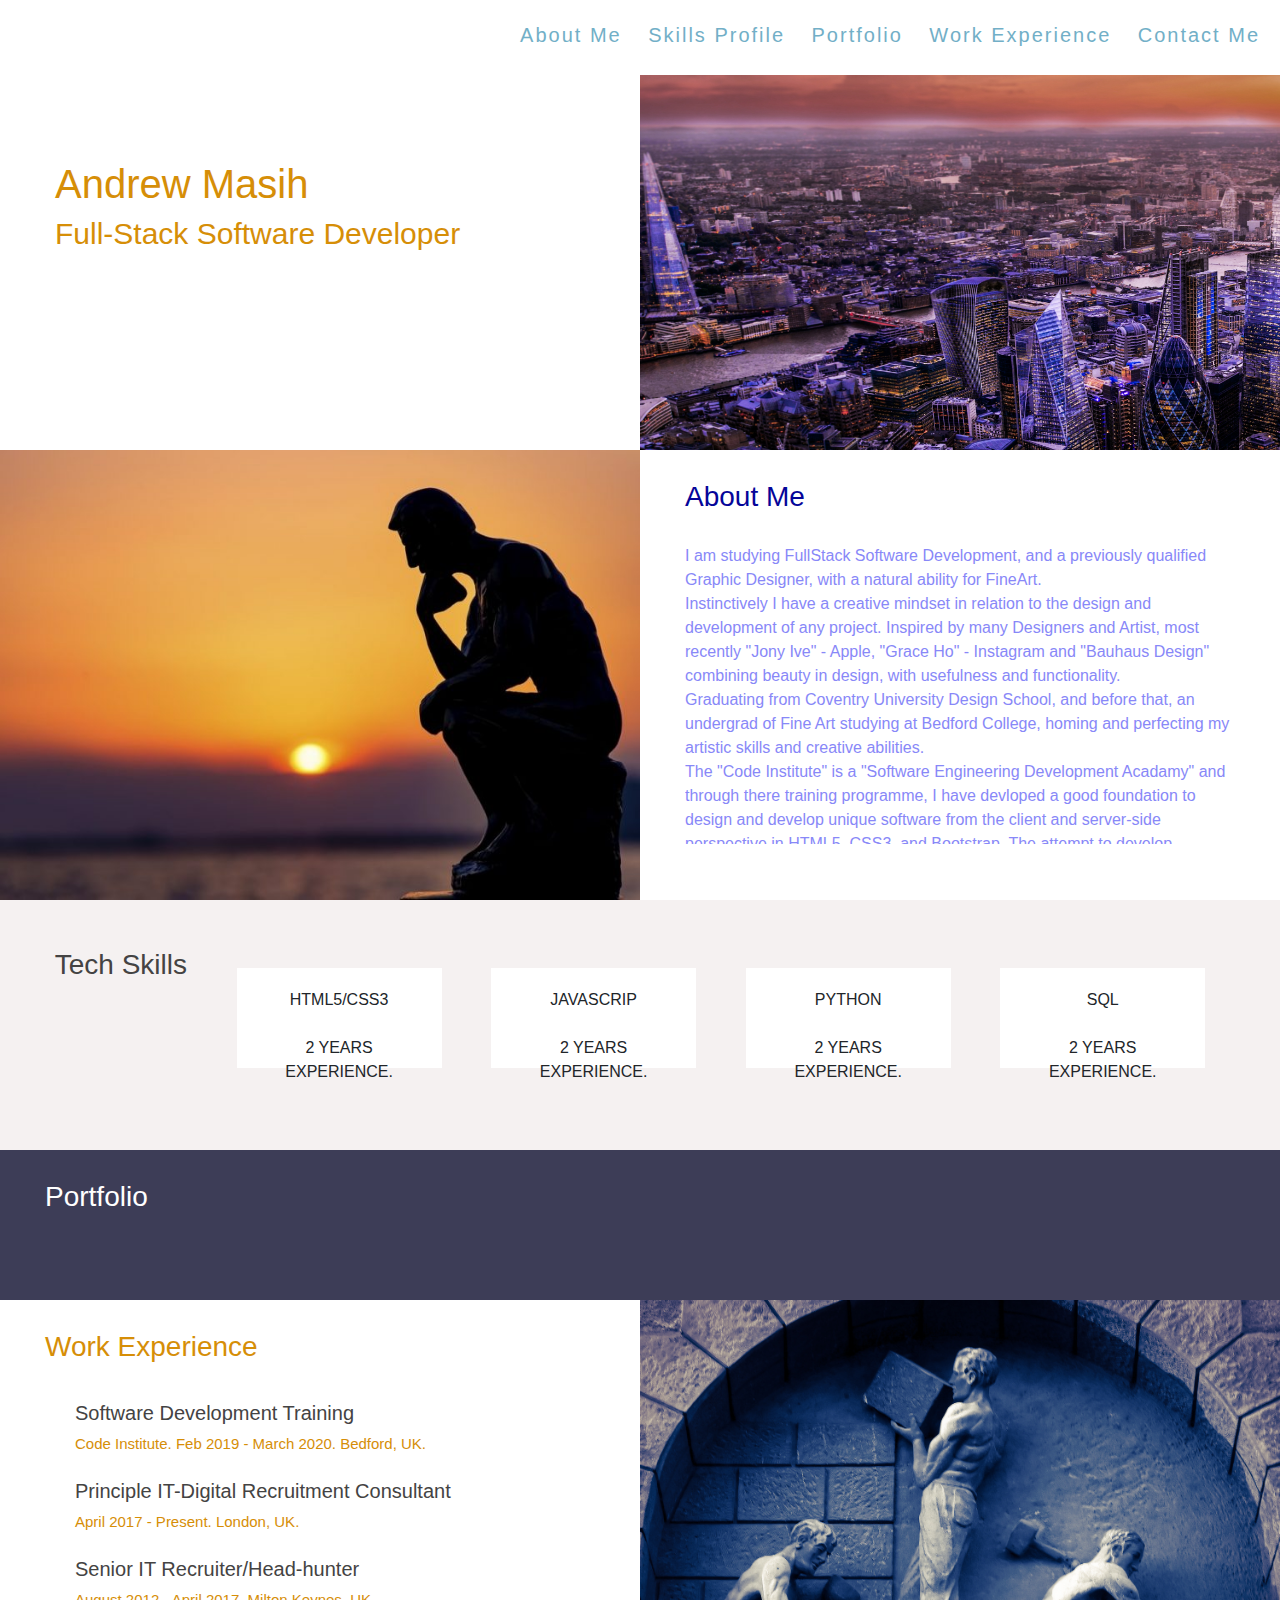
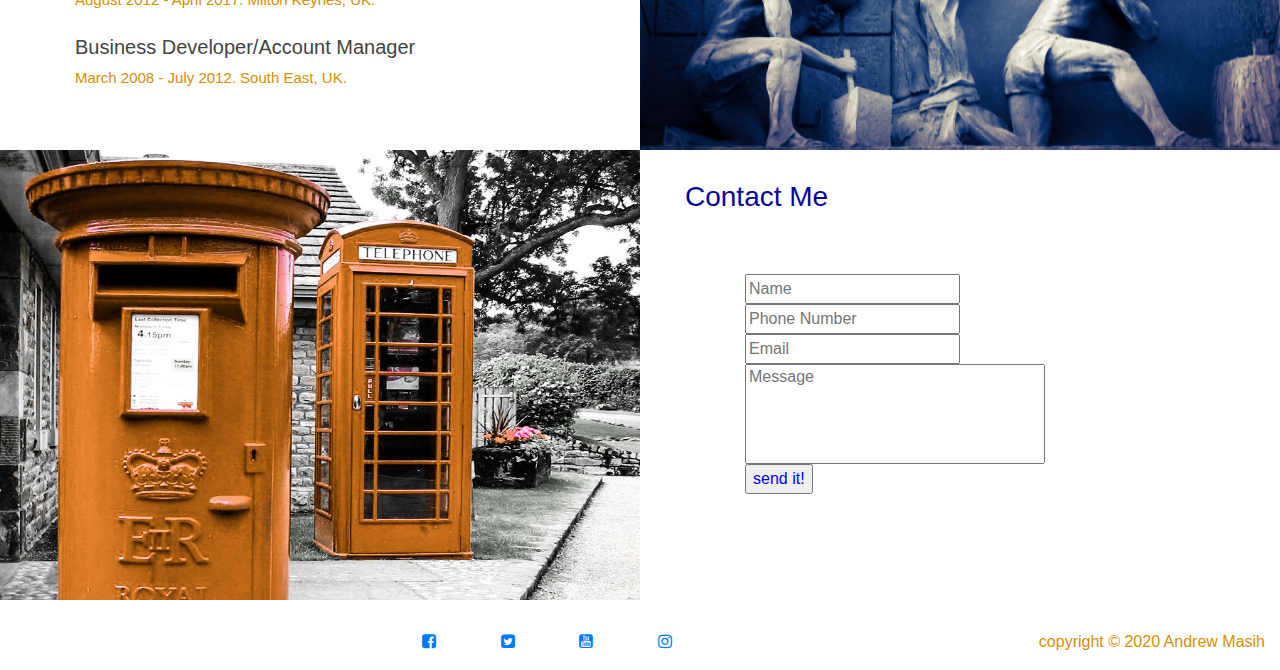
==== index.html @ a77dba85 "imported images via relative path" ====
<!DOCTYPE html>
<html lang="en">
    <head>
        <meta charset="UTF-8">
        <meta name="viewport" content="width=device-width, initial-scale=1.0">
        <meta http-equiv="X-UA-Compatible" content="ie=edge">    
        <title>my professional profile</title>        
        <link href="https://stackpath.bootstrapcdn.com/bootstrap/4.4.1/css/bootstrap.min.css" rel="stylesheet" type="text/css" />
        <link href="https://stackpath.bootstrapcdn.com/font-awesome/4.7.0/css/font-awesome.min.css" rel="stylesheet" type="text/css" />
        <link rel="stylesheet" type="text/css" href="spares/css/bootstrap.min.css">
        <link rel="stylesheet" type="text/css" href="spares/css/custom.css">
    </head>

    <body>
        <div class="container-fluid">


            <div class="row">
                <div class="col-sm-12-xsm-6" id="nav">
                    <ul class="navbutton">

                        <li class="linkbutton">
                            <a class="about-me-link" href="#about-me-button">About Me</a> 
                        </li>
                        <li>
                            <a class="skills-profile-link" href="#skills-profile-button">Skills Profile</a>
                        </li>
                        <li>
                            <a class="portfolio-link" href="#portfolio-button">Portfolio</a>
                        </li>
                        <li>
                            <a class="work-experience-link" href="#work-experience-button">Work Experience</a>
                        </li>
                        <li>
                            <a class="contact-me-link" href="#contact-me-button">Contact Me</a>
                        </li>
                
                    </ul>
                </div>
            </div>

            <div class="row" id="my-name">
                <div class="col-sm-6">
                    <h1 id="names">Andrew Masih</h1>        
                    <h2 id="title">Full-Stack Software Developer</h2> 
                </div>
                <div class="col-sm-6" id="below-the-nav"></div>
            </div>

            <div class="row" id="about-me">                
                <div class="col-sm-6" id="thinking-man"></div>

                <div class="col-sm-6" id="#about-me-button">
                    <h3 class="about-me">About Me</h3>
                    <p id="overflow-text">  I am studying FullStack Software Development, and a previously qualified Graphic Designer, with a natural ability for FineArt. <br> 

                    Instinctively I have a creative mindset in relation to the design and development of any project. Inspired by many Designers and Artist, most recently "Jony Ive" - Apple, "Grace Ho" - Instagram and "Bauhaus Design" combining beauty in design, with usefulness and functionality.<br>

                    Graduating from Coventry University Design School, and before that, an undergrad of Fine Art studying at Bedford College, homing and perfecting my artistic skills and creative abilities.<br>

                    The "Code Institute" is a "Software Engineering Development Acadamy"  and through there training programme, I have devloped a good foundation to design and develop unique software from the client and server-side perspective in HTML5, CSS3, and Bootstrap. The attempt to develop complete platforms that will be purpose-built, with the user experience being imperative to the core of the design, and for the user to have synergy in the functionality. I'm aiming to enhance "user experience" through the use of images, animation, navigation and interaction of the software. 
                    </p>
                </div>
            </div>

            <div class="row justify-content-sm-around" id="techskills-box">
                <h3 class="tech-skills" id="skills-profile-button">Tech Skills</h3>
                
                <div class="col-sm-2" id="html5/css3">

                    <p>html5/css3</p> <br/>
                    <p>2 years experience.</p> 
                
                </div>

                <div class="col-sm-2" id="javascript">

                    <p>javascrip</p> <br/>
                    <p>2 years experience.</p>

                </div>

                <div class="col-sm-2" id="python">

                    <p>python</p> <br/>
                    <p>2 years experience.</p>

                </div>

                <div class="col-sm-2" id="sql">

                    <p>sql</p> <br/>
                    <p>2 years experience.</p>

                </div>
            </div>

            <div class="row" id="portfolio-section">
                <div class="col-sm-12">
                    <h3 class="portfolio" id="portfolio-button">Portfolio</h3>
                </div>           
            </div>

            <div class="row">
                <div class="col-sm-6" id="work-experience-column">
                    <h3 class="work-experience" id="#work-experience-button">Work Experience</h3>                
                
                    <h4>Software Development Training</h4>
                
                    <p>
                        Code Institute.
                        Feb 2019 - March 2020.
                        Bedford, UK.
                    </p>

                
                    <h4>Principle IT-Digital Recruitment Consultant</h4>
                    <p> 
                        April 2017 - Present.
                        London, UK.
                    </p>

                
                    <h4>Senior IT Recruiter/Head-hunter</h4>
                    <p> 
                        August 2012 - April 2017.
                        Milton Keynes, UK.
                    </p>

                
                    <h4>Business Developer/Account Manager</h4>
                    <p>
                        March 2008 - July 2012.
                        South East, UK.
                    </p>

                </div>

                <div class="col-sm-6" id="working-men"></div>
            
            </div>

            <div class="row" id="contactme-section">
                <div class="col-sm-6" id="telephone-box"></div>

                <div class="col-sm-6">
                    <h3 class="contact-me" id="#contact-me-button">Contact Me</h3>
                    <form action="https//formdump.notconnectedyet.net/" method="POST">                    
                        <input type="text" id="name" name="name" placeholder="Name"> <br>
                        <input type="text" id="phone" name="phone" placeholder="Phone Number"> <br>
                        <input type="email" id="email" name="email" placeholder="Email"> <br>
                        <input type="text" id="message" name="message" placeholder="Message"> <br>
                        <input type="submit" value="send it!" id="sendit">
                    </form>      
                </div>
            
            </div>

            <div class="row" id="footer">
                <div class="col-sm-12">
                    <ul class="social-networks">
                        <li><a href="https://www.facebook.com" target="_blank"> <i class="fa fa-facebook-square"></i></a> </li>
                        <li><a href="https://www.twitter.com" target="_blank"> <i class="fa fa-twitter-square"></i></a> </li>
                        <li><a href="https://www.youtube.com" target="_blank"> <i class="fa fa-youtube-square"></i></a> </li>
                        <li><a href="https://www.instagram.com" target="_blank"> <i class="fa fa-instagram"></i></a> </li>      
                        <li id="copyright"> copyright &copy; 2020 Andrew Masih</li>
                    </ul> 
                    
                </div>           
            </div>
















        </div> 
    
    </body>
</html>
---- spares/css/custom.css ----
#nav {
    background-color: white;
    height: 75px;
    width: 100%;  
    position: fixed; 
    z-index: 100;    
}

#nav a {    
    font-size: 20px;
    color: rgb(114, 175, 199);
    font-weight: 400; 

}

.navbutton {
    float: right;
    margin-top: 20px;
    
}


#nav li {
    display: inline; 
    letter-spacing: 2px;
    margin-right: 20px;
        
  
}

a:hover{
    text-decoration: none;
    color: black;
}


#my-name {
    height: 450px;
    background-color: white;
   
}

#below-the-nav {
    background-image: url("../img/londoncity-birdseye-view_edited3.jpg");
    background-repeat: no-repeat;
    background-size: 100% 120%;
}

#names {
    font-size: 40px;
    padding-top: 160px;
    margin-left: 40px;
    color: rgb(214, 142, 7);
    font-weight: 325;
}

#title {    
    font-size: 30px;
    margin-left: 40px;
    color: rgb(214, 142, 7);
    font-weight: 315;
}

#about-me {
    height: 450px;
    background-color: white;
}

.about-me {
    margin-left: 30px;
    color: rgb(5, 5, 153);
    margin-top: 30px;
    margin-bottom: 30px;
    font-weight: 330;
}

#thinking-man {    
    background-image: url("../img/thinking-man-768x508.jpg");
    background-repeat: no-repeat;
    background-size: 100% 100%;
}

#overflow-text {
    height: 300px;
    overflow-y: scroll;
    color: rgb(136, 136, 248);
    font-weight: 200;
    margin-left: 30px;
    margin-right: 30px;
}

#techskills-box {
    background-color: rgb(245, 241, 241);
    height: 250px;
    padding-top: 17.5px;
    padding-right: 50px;    
}

#techskills-box p {
    margin-bottom: auto;
    font-weight: 200;
}

#skills-profile-button {
    color: rgb(68, 67, 67);
    margin-left: 30px;
    padding-top: 30px;
    font-weight: 330;
}

.col-sm-2 {
    background-color: white;
    height: 100px;
    width: 100px;
    margin-top: 50px;
    text-transform: uppercase;
    text-align: center;
    padding-top: 20px;
    
}

#portfolio-section {
    background-color: rgb(61, 61, 87);
    height: 150px;
}

#portfolio-button {
    color: #ffffff;
    padding-left: 30px;
    height: 125px;
    padding-top: 30px;
    font-weight: 330;
}

#work-experience-column {
    background-color: white;
    height: 450px;

}

.work-experience {
    color: rgb(214, 142, 7);
    padding-top: 30px;
    padding-left: 30px;
    margin-bottom: 30px;
    font-weight: 330;

} 

#work-experience-column p {
    font-weight: 200; 
    font-size: 15px;
    padding-left: 60px;
    color: rgb(214, 142, 7);
}

#work-experience-column h4 {
    color: rgb(68, 67, 67);
    font-size: 20px;
    font-weight: 200;
    padding-left: 60px;
    padding-top: 7.5px;
}

#working-men {
    background-image: url("../img/workingman-blue_edited.jpg");
    background-repeat: no-repeat;
    background-size: 100% 100%;
}


#contactme-section {
   background-color: white;
   height: 450px;
   
}

#telephone-box {
    background-image: url("../img/mail-and-phone%20red%20final.jpg");
    background-repeat: no-repeat;
    background-size: 100% 100%;

}

.contact-me {
    color: rgb(5, 5, 153);
    font-weight: 330;
    margin-left: 30px;
    margin-top: 30px
}

form {
    margin-left: 90px;
    margin-top: 60px;
    
}

input {
    color: blue;


}



#message {
    height: 100px;
    width: 300px;
    padding-bottom: 75px;
}

#footer {
    background-color: #ffffff;
    height: 20px;
}

.social-networks {
    text-align: center;
    padding-top: 30px;
   
}

.social-networks li {
  display: inline;
  margin-left:60px;
  


}

#copyright {
    float: right;
    color: rgb(214, 142, 7);
   
}
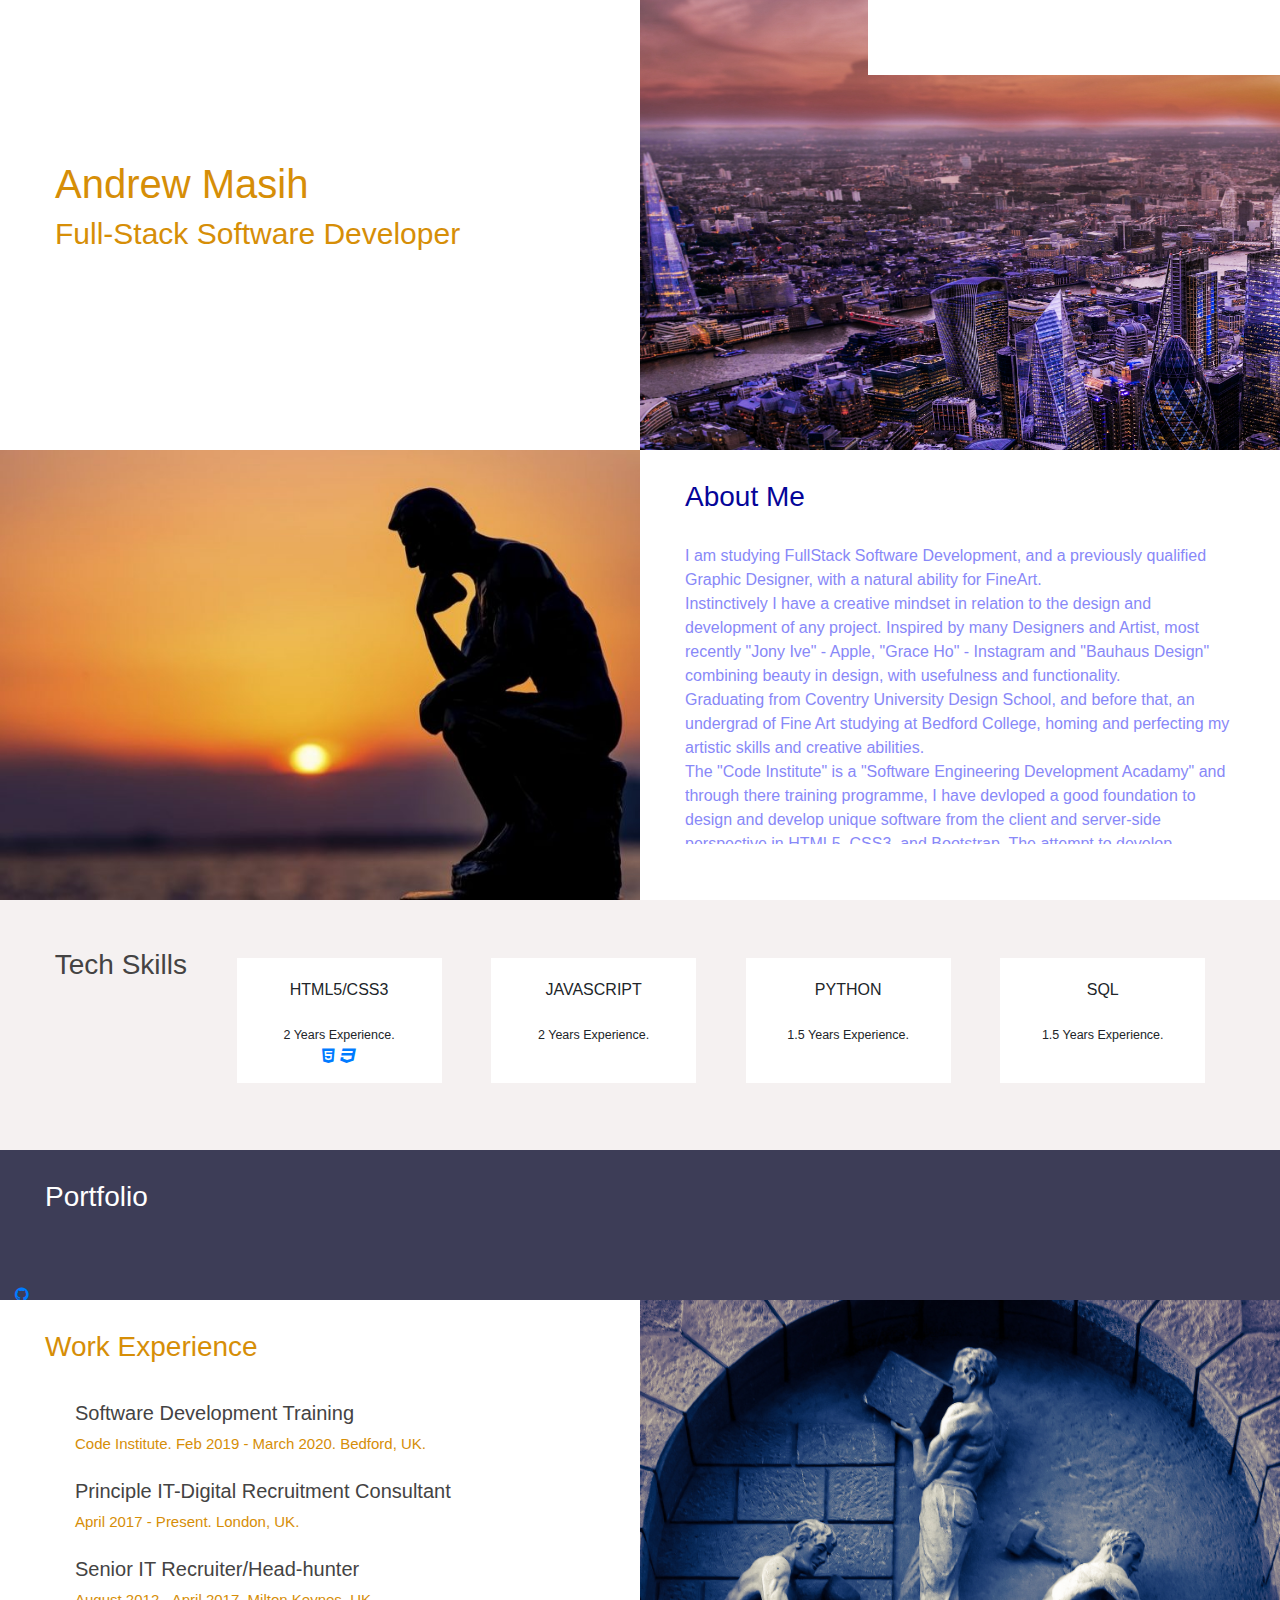
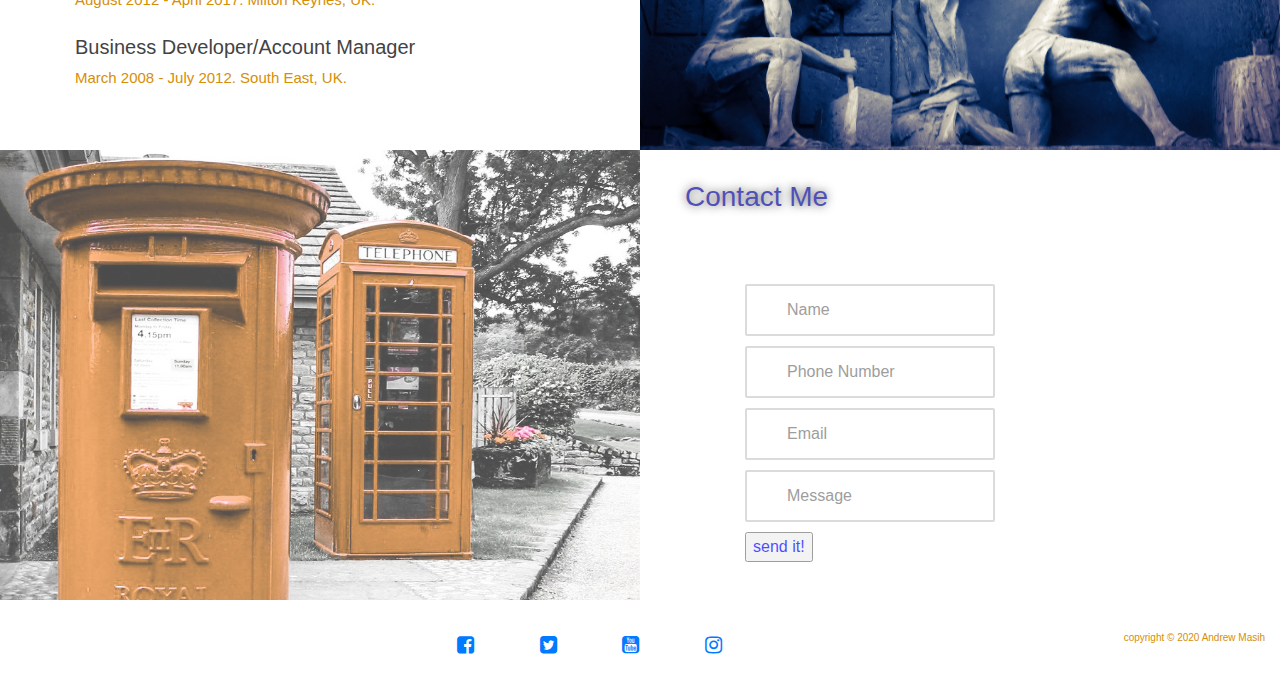
==== commit 5a9b1d26: "new colors" ====
--- a/index.html
+++ b/index.html
@@ -15,8 +15,10 @@
         <div class="container-fluid">
 
 
-            <div class="row">
-                <div class="col-sm-12-xsm-6" id="nav">
+            <div class="row justify-content-right" id="row1">
+                <div class="col" id="nav">
+                
+
                     <ul class="navbutton">
 
                         <li class="linkbutton">
@@ -37,20 +39,21 @@
                 
                     </ul>
                 </div>
+                
             </div>
 
             <div class="row" id="my-name">
-                <div class="col-sm-6">
+                <div class="col-12 col-lg-6">
                     <h1 id="names">Andrew Masih</h1>        
                     <h2 id="title">Full-Stack Software Developer</h2> 
                 </div>
-                <div class="col-sm-6" id="below-the-nav"></div>
+                <div class="col-12 col-lg-6" id="below-the-nav"></div>
             </div>
 
             <div class="row" id="about-me">                
-                <div class="col-sm-6" id="thinking-man"></div>
-
-                <div class="col-sm-6" id="#about-me-button">
+                <div class="col-12 col-lg-6" id="thinking-man"></div>
+
+                <div class="col-12 col-lg-6" id="about-me-button">
                     <h3 class="about-me">About Me</h3>
                     <p id="overflow-text">  I am studying FullStack Software Development, and a previously qualified Graphic Designer, with a natural ability for FineArt. <br> 
 
@@ -63,34 +66,41 @@
                 </div>
             </div>
 
-            <div class="row justify-content-sm-around" id="techskills-box">
+            <div class="row justify-content-lg-around" id="techskills-box">
                 <h3 class="tech-skills" id="skills-profile-button">Tech Skills</h3>
                 
-                <div class="col-sm-2" id="html5/css3">
+                <div class="col-12 col-lg-2" id="html5_css3">
 
                     <p>html5/css3</p> <br/>
-                    <p>2 years experience.</p> 
-                
-                </div>
-
-                <div class="col-sm-2" id="javascript">
-
-                    <p>javascrip</p> <br/>
-                    <p>2 years experience.</p>
-
-                </div>
-
-                <div class="col-sm-2" id="python">
+                    <p class="timeofex">2 years experience.</p> 
+                    <a href="https://en.wikipedia.org/wiki/HTML" target="_blank"><i class="fa fa-html5"></i></a>
+                    <a href="https://en.wikipedia.org/wiki/Cascading_Style_Sheets" target="_blank"><i class="fa fa-css3"></i></a>
+                    
+                    
+                
+                </div>
+
+                <div class="col-12 col-lg-2" id="javascript">
+
+                    <p>javascript</p> <br/>
+                    <p class="timeofex">2 years experience.</p>
+                    <a href="https://en.wikipedia.org/wiki/JavaScript" target="_blank"> <i class="fab fa-js-square"></i></a>
+
+                </div>
+
+                <div class="col-12 col-lg-2" id="python">
 
                     <p>python</p> <br/>
-                    <p>2 years experience.</p>
-
-                </div>
-
-                <div class="col-sm-2" id="sql">
+                    <p class="timeofex">1.5 years experience.</p>
+                    <a href="https://en.wikipedia.org/wiki/Python" target="_blank"><i class="fab fa-python"></i></a>
+
+                </div>
+
+                <div class="col-12 col-lg-2" id="sql">
 
                     <p>sql</p> <br/>
-                    <p>2 years experience.</p>
+                    <p class="timeofex">1.5 years experience.</p>
+                    <a href="https://en.wikipedia.org/wiki/SQL" target="_blank"><i class="fab fa-html5"></i></a>
 
                 </div>
             </div>
@@ -98,12 +108,14 @@
             <div class="row" id="portfolio-section">
                 <div class="col-sm-12">
                     <h3 class="portfolio" id="portfolio-button">Portfolio</h3>
+                    <a href="https://github.com/" target="_blank"><i class="fa fa-github"></i></a>
+                    <a href="https://www.linkedin.com/in/andrew-masih-tech-recruiter/" target="_blank"><i class="fa fa-linkedin-in"></i></a>
                 </div>           
             </div>
 
             <div class="row">
-                <div class="col-sm-6" id="work-experience-column">
-                    <h3 class="work-experience" id="#work-experience-button">Work Experience</h3>                
+                <div class="col-12 col-lg-6" id="work-experience-column">
+                    <h3 class="work-experience" id="work-experience-button">Work Experience</h3>                
                 
                     <h4>Software Development Training</h4>
                 
@@ -135,16 +147,15 @@
                     </p>
 
                 </div>
-
-                <div class="col-sm-6" id="working-men"></div>
+                <div class="col-12 col-lg-6" id="working-men"></div>
             
             </div>
 
             <div class="row" id="contactme-section">
-                <div class="col-sm-6" id="telephone-box"></div>
-
-                <div class="col-sm-6">
-                    <h3 class="contact-me" id="#contact-me-button">Contact Me</h3>
+                <div class="col-12 col-lg-6" id="telephone-box"></div>
+
+                <div class="col-12 col-lg-6">
+                    <h3 class="contact-me" id="contact-me-button">Contact Me</h3>
                     <form action="https//formdump.notconnectedyet.net/" method="POST">                    
                         <input type="text" id="name" name="name" placeholder="Name"> <br>
                         <input type="text" id="phone" name="phone" placeholder="Phone Number"> <br>
@@ -157,7 +168,7 @@
             </div>
 
             <div class="row" id="footer">
-                <div class="col-sm-12">
+                <div class="col">
                     <ul class="social-networks">
                         <li><a href="https://www.facebook.com" target="_blank"> <i class="fa fa-facebook-square"></i></a> </li>
                         <li><a href="https://www.twitter.com" target="_blank"> <i class="fa fa-twitter-square"></i></a> </li>
--- a/spares/css/custom.css
+++ b/spares/css/custom.css
@@ -1,107 +1,128 @@
 
 
 
-#nav {
-    background-color: white;
-    height: 75px;
-    width: 100%;  
-    position: fixed; 
-    z-index: 100;    
-}
+#row1 {    
+    width: 33%;
+    float: right;
+}
+
+
+
+#nav {   
+    background-color: rgb(255, 255, 255, 0.4);  
+    position: fixed;
+    z-index: 105; 
+   
+}
+
+
 
 #nav a {    
-    font-size: 20px;
-    color: rgb(114, 175, 199);
-    font-weight: 400; 
-
-}
+    color: rgb(116, 115, 115);
+    font-size: 10px;
+    font-weight: 400;
+    letter-spacing:3px; 
+  
+}    
+
+
+
+#nav li {    
+    list-style: none;
+
+    
+}
+
 
 .navbutton {
-    float: right;
+    padding-left: 2px;
     margin-top: 20px;
     
-}
-
-
-#nav li {
-    display: inline; 
-    letter-spacing: 2px;
-    margin-right: 20px;
-        
-  
-}
-
-a:hover{
-    text-decoration: none;
-    color: black;
-}
-
-
-#my-name {
-    height: 450px;
-    background-color: white;
-   
-}
-
-#below-the-nav {
-    background-image: url("../img/londoncity-birdseye-view_edited3.jpg");
-    background-repeat: no-repeat;
-    background-size: 100% 120%;
-}
+
+}
+
+
 
 #names {
     font-size: 40px;
-    padding-top: 160px;
+    padding-top: 145px;
     margin-left: 40px;
     color: rgb(214, 142, 7);
     font-weight: 325;
-}
+    
+}   
+
+
 
 #title {    
     font-size: 30px;
     margin-left: 40px;
     color: rgb(214, 142, 7);
     font-weight: 315;
-}
-
-#about-me {
-    height: 450px;
-    background-color: white;
-}
+    margin-bottom: 100px;
+
+}
+
+
+
+
+
+
+#below-the-nav {
+    height: 225px;
+    background-image: url("../img/londonbridge_sunset.png");
+    background-repeat: no-repeat;  
+    background-color: rgb(255, 255, 255);
+    background-size: 100% 100%;
+    opacity: 0.8;
+
+    
+}
+
+
+
+
 
 .about-me {
     margin-left: 30px;
-    color: rgb(5, 5, 153);
+    color: rgb(214, 142, 7);
     margin-top: 30px;
-    margin-bottom: 30px;
+    margin-bottom: 45px;
     font-weight: 330;
-}
-
-#thinking-man {    
-    background-image: url("../img/thinking-man-768x508.jpg");
-    background-repeat: no-repeat;
-    background-size: 100% 100%;
-}
+    
+
+}
+
 
 #overflow-text {
     height: 300px;
     overflow-y: scroll;
-    color: rgb(136, 136, 248);
+    color: rgb(218, 167, 73);
     font-weight: 200;
     margin-left: 30px;
     margin-right: 30px;
-}
+
+
+}
+
+
+
+
+
 
 #techskills-box {
-    background-color: rgb(245, 241, 241);
-    height: 250px;
-    padding-top: 17.5px;
-    padding-right: 50px;    
-}
-
+    
+    background-color: white;
+    height: 900px;
+    padding-bottom: 45px;
+      
+}    
+
+    
 #techskills-box p {
-    margin-bottom: auto;
+    
     font-weight: 200;
+
 }
 
 #skills-profile-button {
@@ -111,7 +132,9 @@
     font-weight: 330;
 }
 
-.col-sm-2 {
+/*
+
+.col-lg-2 {
     background-color: white;
     height: 100px;
     width: 100px;
@@ -122,10 +145,70 @@
     
 }
 
+*/
+
+#html5_css3 {
+    background-color: rgb(245, 241, 241);
+    text-transform: uppercase;
+    text-align: center;
+    padding-top: 20px;
+    height:150px;
+   
+   
+    
+}
+
+
+#javascript {
+    background-color: rgb(245, 241, 241);
+    text-transform: uppercase;
+    text-align: center;
+    padding-top: 20px;
+    height:150px;
+    
+
+}
+
+#python {
+    background-color: rgb(245, 241, 241);
+    text-transform: uppercase;
+    text-align: center;
+    padding-top: 20px;
+    height:150px;
+    
+    
+
+
+}
+
+
+#sql {
+    background-color: rgb(245, 241, 241);
+    text-transform: uppercase;
+    text-align: center;
+    padding-top: 20px;
+    height:150px;
+
+
+}
+
+
+
+
+
+.timeofex {
+    font-size: 12.5px;
+    text-transform: capitalize;
+}
+
+
 #portfolio-section {
     background-color: rgb(61, 61, 87);
     height: 150px;
-}
+
+}
+
+
 
 #portfolio-button {
     color: #ffffff;
@@ -133,6 +216,19 @@
     height: 125px;
     padding-top: 30px;
     font-weight: 330;
+
+}
+
+
+fa fa-github {
+    color: red;
+
+}
+
+fa fa-linkedin-in{
+    color: green; 
+
+
 }
 
 #work-experience-column {
@@ -155,7 +251,10 @@
     font-size: 15px;
     padding-left: 60px;
     color: rgb(214, 142, 7);
-}
+
+}
+
+
 
 #work-experience-column h4 {
     color: rgb(68, 67, 67);
@@ -163,58 +262,125 @@
     font-weight: 200;
     padding-left: 60px;
     padding-top: 7.5px;
-}
-
-#working-men {
-    background-image: url("../img/workingman-blue_edited.jpg");
-    background-repeat: no-repeat;
-    background-size: 100% 100%;
+
 }
 
 
 #contactme-section {
-   background-color: white;
-   height: 450px;
-   
-}
-
-#telephone-box {
+        
+    height: 450px;
     background-image: url("../img/mail-and-phone%20red%20final.jpg");
     background-repeat: no-repeat;
     background-size: 100% 100%;
-
-}
+    opacity: 0.7;
+    z-index: 95;
+    text-shadow: 0px 0px 10px #000000;
+   
+}
+
 
 .contact-me {
-    color: rgb(5, 5, 153);
-    font-weight: 330;
+    color: white;
+    font-weight: 500;
     margin-left: 30px;
     margin-top: 30px
-}
+
+}
+
+
+
+#name {
+    width: 250px;  
+    box-sizing: border-box;
+    border: 2px solid #ccc;
+    border-radius: 2px;
+    font-size: 16px;   
+    padding: 12px 20px 12px 40px;
+    transition: width 0.4s ease-in-out;
+    z-index: 96;
+
+}
+
+#name:focus {
+    width: 500px;
+    background-color: rgb(229, 229, 240);
+  
+}
+
+#phone {
+    width: 250px;  
+    box-sizing: border-box;
+    border: 2px solid #ccc;
+    border-radius: 2px;
+    font-size: 16px;   
+    padding: 12px 20px 12px 40px;
+    transition: width 0.4s ease-in-out;
+
+}
+
+#phone:focus {
+    width: 500px;
+    background-color: rgb(229, 229, 240);
+
+}
+
+
+#email {
+    width: 250px;  
+    box-sizing: border-box;
+    border: 2px solid #ccc;
+    border-radius: 2px;
+    font-size: 16px;   
+    padding: 12px 20px 12px 40px;
+    transition: width 0.4s ease-in-out;
+
+}   
+
+#email:focus {
+    width: 500px;
+    background-color: rgb(229, 229, 240);
+
+}
+
+
+#message {
+    width: 250px;  
+    box-sizing: border-box;
+    border: 2px solid #ccc;
+    border-radius: 2px;
+    font-size: 16px;  
+    padding: 12px 20px 12px 40px;
+    transition: width 0.4s ease-in-out;
+
+}
+
+#message:focus {
+    width: 500px;
+    background-color: rgb(229, 229, 240);
+    height: 80px;
+
+}
+
+input {
+    color: blue;
+    margin-top: 10px;
+    z-index: 108;
+
+}   
+
 
 form {
     margin-left: 90px;
     margin-top: 60px;
-    
-}
-
-input {
-    color: blue;
-
-
-}
-
-
-
-#message {
-    height: 100px;
-    width: 300px;
-    padding-bottom: 75px;
-}
+    z-index: 105;
+    
+}   
+
 
 #footer {
     background-color: #ffffff;
     height: 20px;
+
 }
 
 .social-networks {
@@ -224,18 +390,458 @@
 }
 
 .social-networks li {
-  display: inline;
-  margin-left:60px;
+    display: inline;
+    margin-left:60px;
+    font-size: 20px;
   
 
 
 }
+
 
 #copyright {
     float: right;
     color: rgb(214, 142, 7);
-   
-}
+    font-size: 10px;    
+
+}
+
+
+
+
+
+
+
+
+
+
+@media screen and (min-width: 992px) {
+
+
+
+    #nav {
+        background-color: white;
+        height: 75px;
+        width: 100%;  
+        position: fixed; 
+        z-index: 100;  
+
+    }
+
+    #nav a {    
+        font-size: 20px;
+        color: rgb(114, 175, 199);
+        font-weight: 400; 
+
+    }
+
+    .navbutton {
+        float: right;
+        margin-top: 20px;
+    
+    }
+
+
+    #nav li {
+        display: inline; 
+        letter-spacing: 2px;
+        margin-right: 20px;
+        
+  
+    }
+
+    a:hover{
+        text-decoration: none;
+        color: black;
+    }
+    
+    
+    
+
+
+
+
+    #my-name {
+        height: 450px;
+        background-color: rgb(255, 255, 255);
+    
+   
+    }
+
+
+
+    #below-the-nav {
+        background-image: url("../img/londoncity-birdseye-view_edited3.jpg");
+        background-repeat: no-repeat;
+        background-size: 100% 120%;
+        height: 450px;
+        opacity: 1;
+
+    }
+
+
+     
+
+
+    #names {
+        font-size: 40px;
+        padding-top: 160px;
+        margin-left: 40px;
+        color: rgb(214, 142, 7);
+        font-weight: 325;
+    }
+
+    
+
+
+
+
+
+
+
+    #title {    
+        font-size: 30px;
+        margin-left: 40px;
+        color: rgb(214, 142, 7);
+        font-weight: 315;
+    }
+
+    
+
+
+
+    #about-me {
+        height: 450px;
+        background-color: white;
+    }
+
+
+
+    .about-me {
+        margin-left: 30px;
+        color: rgb(5, 5, 153);
+        margin-top: 30px;
+        margin-bottom: 30px;
+        font-weight: 330;
+
+    }
+
+
+
+
+    #thinking-man {    
+        background-image: url("../img/thinking-man-768x508.jpg");
+        background-repeat: no-repeat;
+        background-size: 100% 100%;
+    }
+
+
+
+
+
+
+    #overflow-text {
+        height: 300px;
+        overflow-y: scroll;
+        color: rgb(136, 136, 248);
+        font-weight: 200;
+        margin-left: 30px;
+        margin-right: 30px;
+
+
+    }
+
+
+
+    #techskills-box {
+        background-color: rgb(245, 241, 241);
+        height: 250px;
+        padding-top: 17.5px;
+        padding-right: 50px;    
+    }
+
+
+
+
+    #techskills-box p {
+        margin-bottom: auto;
+        font-weight: 200;
+    }
+
+
+
+
+    #skills-profile-button {
+        color: rgb(68, 67, 67);
+        margin-left: 30px;
+        padding-top: 30px;
+        font-weight: 330;
+
+    }
+
+
+
+    .col-lg-2 {
+        background-color: white;
+        
+        width: 100px;
+        margin-top: 40px;
+        text-transform: uppercase;
+        text-align: center;
+        
+    
+    }
+
+    #html5_css3 {
+        background-color: white;
+        height:125px;   
+    }
+
+
+    #javascript {
+        background-color: white;
+        height:125px; 
+
+    }
+
+    #python {
+        background-color: white;
+        height:125px; 
+    
+    
+
+
+    }
+
+
+    #sql {
+        background-color: white;
+        height:125px; 
+
+
+    }
+
+
+    .timeofex {
+        font-size: 12.5px;
+        text-transform: capitalize;
+    
+    
+    
+    }
+
+
+
+    #portfolio-section {
+        background-color: rgb(61, 61, 87);
+        height: 150px;
+
+    }
+
+
+
+    #portfolio-button {
+        color: #ffffff;
+        padding-left: 30px;
+        height: 125px;
+        padding-top: 30px;
+        font-weight: 330;
+
+    }
+
+
+
+    #work-experience-column {
+        background-color: white;
+        height: 450px;
+
+    }
+
+    .work-experience {
+        color: rgb(214, 142, 7);
+        padding-top: 30px;
+        padding-left: 30px;
+        margin-bottom: 30px;
+        font-weight: 330;
+
+    } 
+
+    #work-experience-column p {
+        font-weight: 200; 
+        font-size: 15px;
+        padding-left: 60px;
+        color: rgb(214, 142, 7);
+
+    }
+
+    #work-experience-column h4 {
+        color: rgb(68, 67, 67);
+        font-size: 20px;
+        font-weight: 200;
+        padding-left: 60px;
+        padding-top: 7.5px;
+
+    }
+
+    #working-men {
+        background-image: url("../img/workingman-blue_edited.jpg");
+        background-repeat: no-repeat;
+        background-size: 100% 100%;
+
+    }
+
+
+    #contactme-section {
+        background-color: white;
+        height: 450px;
+   
+    }
+
+
+    .col-lg-6 {
+        background-color: white;
+    }
+
+
+
+
+    #telephone-box {
+        background-image: url("../img/mail-and-phone%20red%20final.jpg");
+        background-repeat: no-repeat;
+        background-size: 100% 100%;
+        opacity: 2;
+
+    }
+
+    .contact-me {
+        color: rgb(5, 5, 153);
+        font-weight: 330;
+        margin-left: 30px;
+        margin-top: 30px
+
+    }
+
+
+
+    #name {
+        width: 250px;  
+        box-sizing: border-box;
+        border: 2px solid #ccc;
+        border-radius: 2px;
+        font-size: 16px;   
+        padding: 12px 20px 12px 40px;
+        transition: width 0.4s ease-in-out;
+
+    }
+
+    #name:focus {
+        width: 500px;
+        background-color: rgb(229, 229, 240);
+  
+    }
+
+    #phone {
+        width: 250px;  
+        box-sizing: border-box;
+        border: 2px solid #ccc;
+        border-radius: 2px;
+        font-size: 16px;   
+        padding: 12px 20px 12px 40px;
+        transition: width 0.4s ease-in-out;
+
+    }
+
+    #phone:focus {
+        width: 500px;
+        background-color: rgb(229, 229, 240);
+
+    }
+
+
+    #email {
+        width: 250px;  
+        box-sizing: border-box;
+        border: 2px solid #ccc;
+        border-radius: 2px;
+        font-size: 16px;   
+        padding: 12px 20px 12px 40px;
+        transition: width 0.4s ease-in-out;
+
+    }   
+
+    #email:focus {
+        width: 500px;
+        background-color: rgb(229, 229, 240);
+
+    }
+
+
+    #message {
+        width: 250px;  
+        box-sizing: border-box;
+        border: 2px solid #ccc;
+        border-radius: 2px;
+        font-size: 16px;  
+        padding: 12px 20px 12px 40px;
+        transition: width 0.4s ease-in-out;
+
+    }
+
+    #message:focus {
+        width: 500px;
+        background-color: rgb(229, 229, 240);
+        height: 80px;
+
+    }
+
+    input {
+        color: blue;
+        margin-top: 10px;
+
+    }   
+
+
+    form {
+        margin-left: 90px;
+        margin-top: 60px;
+    
+    }   
+
+
+    #footer {
+        background-color: #ffffff;
+        height: 20px;
+
+    }
+
+    .social-networks {
+        text-align: center;
+        padding-top: 30px;
+   
+    }
+
+    .social-networks li {
+        display: inline;
+        margin-left:60px;
+        font-size: 20px;
+  
+
+
+    }
+
+
+    #copyright {
+        float: right;
+        color: rgb(214, 142, 7);
+        font-size: 10px;    
+
+    }
+    
+  
+
+
+
+}     
 
 
 
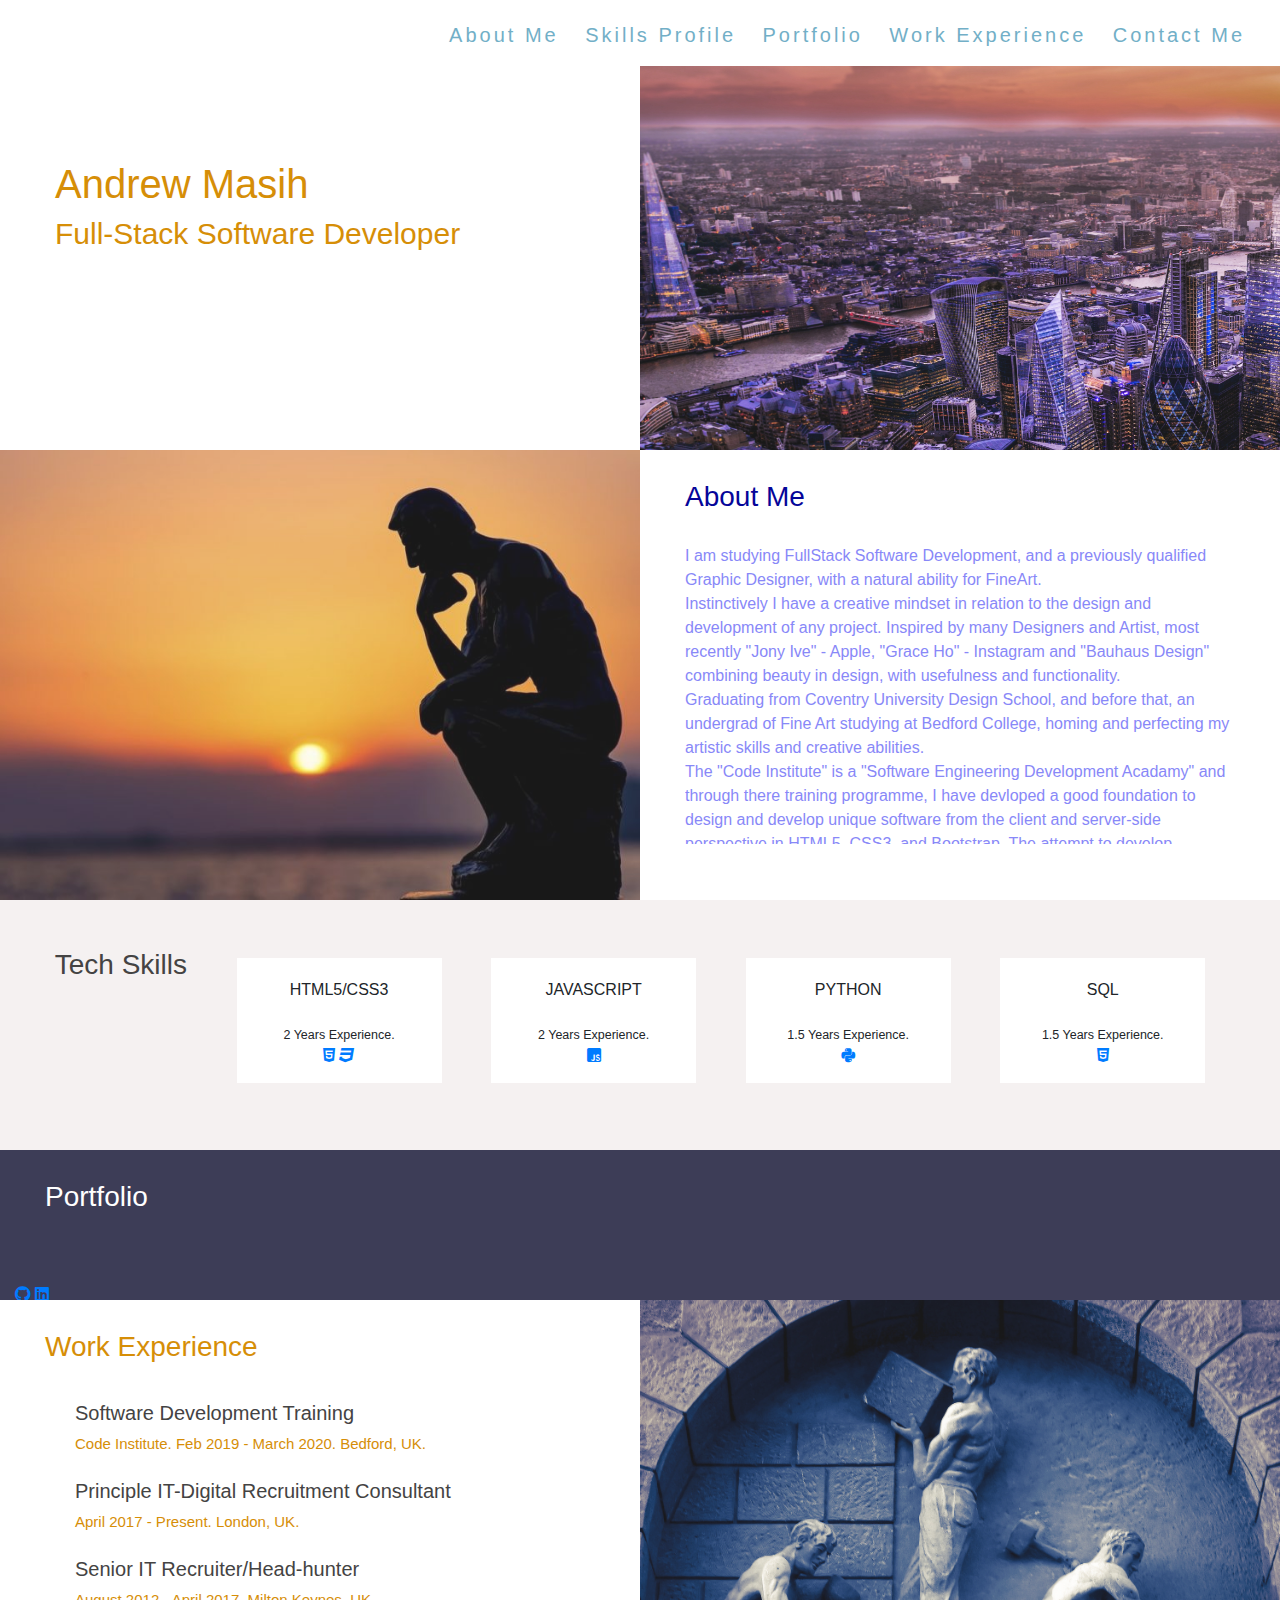
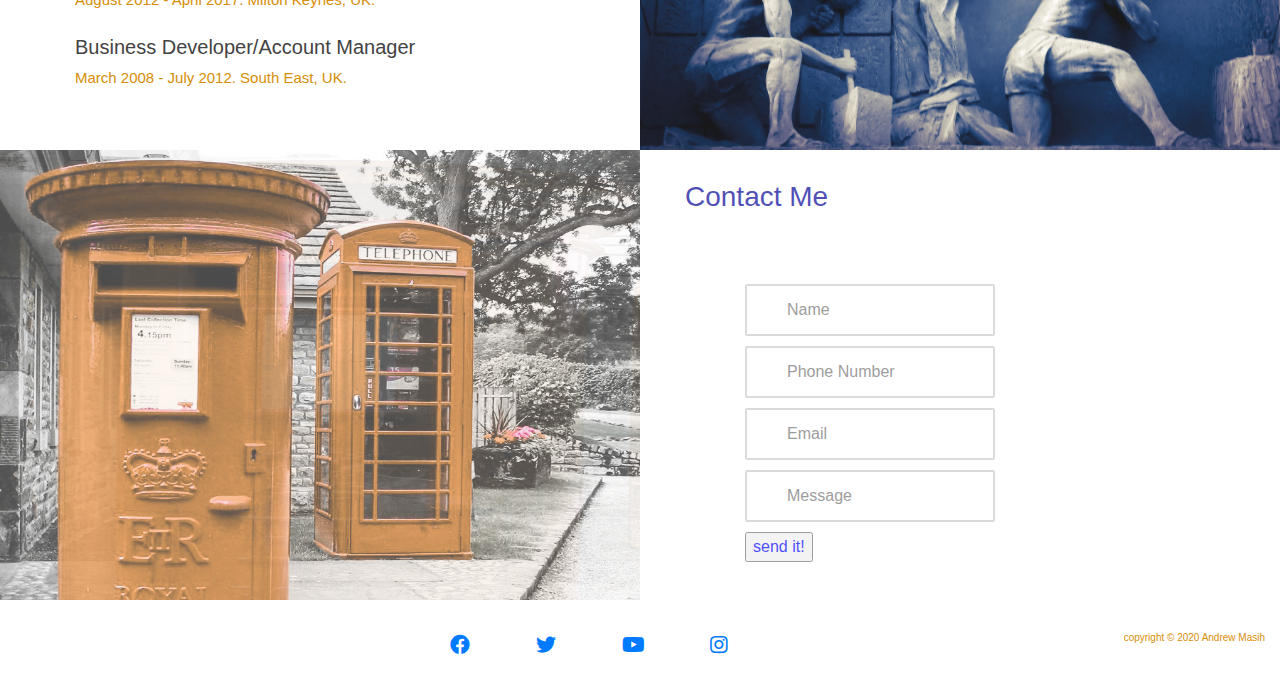
==== commit dbaaf9cd: "added comments on html" ====
--- a/index.html
+++ b/index.html
@@ -5,18 +5,18 @@
         <meta name="viewport" content="width=device-width, initial-scale=1.0">
         <meta http-equiv="X-UA-Compatible" content="ie=edge">    
         <title>my professional profile</title>        
-        <link href="https://stackpath.bootstrapcdn.com/bootstrap/4.4.1/css/bootstrap.min.css" rel="stylesheet" type="text/css" />
-        <link href="https://stackpath.bootstrapcdn.com/font-awesome/4.7.0/css/font-awesome.min.css" rel="stylesheet" type="text/css" />
-        <link rel="stylesheet" type="text/css" href="spares/css/bootstrap.min.css">
-        <link rel="stylesheet" type="text/css" href="spares/css/custom.css">
+        <link href="https://stackpath.bootstrapcdn.com/bootstrap/4.4.1/css/bootstrap.min.css" rel="stylesheet" type="text/css" /> <!--using bootstrap cdn link-->
+        <link href="https://cdnjs.cloudflare.com/ajax/libs/font-awesome/5.13.0/css/all.min.css" rel="stylesheet" type="text/css" /> <!--using font awasome cdn link, with lastest version -->
+        <link rel="stylesheet" type="text/css" href="spares/css/bootstrap.min.css"> <!--adding the stylesheet link for bootstrap-->
+        <link rel="stylesheet" type="text/css" href="spares/css/custom.css"> <!--adding the css stylesheet link-->
     </head>
 
     <body>
-        <div class="container-fluid">
-
-
-            <div class="row justify-content-right" id="row1">
-                <div class="col" id="nav">
+        <div class="container-fluid"> <!--utilising bootstrap grid layout, keeping the outter div container fluid,  to the edge of browser-->
+
+
+            <div class="row justify-content-right" id="row1"> <!--the first row to be a nav bar-->
+                <div class="col" id="nav"> <!--to take up the whole row of bootstrap grid-->
                 
 
                     <ul class="navbutton">
@@ -43,15 +43,15 @@
             </div>
 
             <div class="row" id="my-name">
-                <div class="col-12 col-lg-6">
-                    <h1 id="names">Andrew Masih</h1>        
+                <div class="col-12 col-lg-6"> <!--taking up the whole row in sm screen/lrg screen spilts in 2 parts-->
+                    <h1 id="names">Andrew Masih</h1>  <!--heading-->
                     <h2 id="title">Full-Stack Software Developer</h2> 
                 </div>
-                <div class="col-12 col-lg-6" id="below-the-nav"></div>
-            </div>
-
-            <div class="row" id="about-me">                
-                <div class="col-12 col-lg-6" id="thinking-man"></div>
+                <div class="col-12 col-lg-6" id="below-the-nav"></div> <!--2nd div for use of image on the same row-->
+            </div>
+
+            <div class="row" id="about-me">   <!--heading fro the row-->             
+                <div class="col-12 col-lg-6" id="thinking-man"></div> <!--this div is for the image-->
 
                 <div class="col-12 col-lg-6" id="about-me-button">
                     <h3 class="about-me">About Me</h3>
@@ -62,19 +62,19 @@
                     Graduating from Coventry University Design School, and before that, an undergrad of Fine Art studying at Bedford College, homing and perfecting my artistic skills and creative abilities.<br>
 
                     The "Code Institute" is a "Software Engineering Development Acadamy"  and through there training programme, I have devloped a good foundation to design and develop unique software from the client and server-side perspective in HTML5, CSS3, and Bootstrap. The attempt to develop complete platforms that will be purpose-built, with the user experience being imperative to the core of the design, and for the user to have synergy in the functionality. I'm aiming to enhance "user experience" through the use of images, animation, navigation and interaction of the software. 
-                    </p>
+                    </p> <!--this paragraph will be on a scroll-->
                 </div>
             </div>
 
             <div class="row justify-content-lg-around" id="techskills-box">
                 <h3 class="tech-skills" id="skills-profile-button">Tech Skills</h3>
                 
-                <div class="col-12 col-lg-2" id="html5_css3">
+                <div class="col-12 col-lg-2" id="html5_css3"> <!--this div will spilt into 4 sections when viewed on sm screen-->
 
                     <p>html5/css3</p> <br/>
                     <p class="timeofex">2 years experience.</p> 
-                    <a href="https://en.wikipedia.org/wiki/HTML" target="_blank"><i class="fa fa-html5"></i></a>
-                    <a href="https://en.wikipedia.org/wiki/Cascading_Style_Sheets" target="_blank"><i class="fa fa-css3"></i></a>
+                    <a href="https://en.wikipedia.org/wiki/HTML" target="_blank"><i class="fab fa-html5"></i></a>
+                    <a href="https://en.wikipedia.org/wiki/Cascading_Style_Sheets" target="_blank"><i class="fab fa-css3"></i></a> <!--using icons from font awesome-->
                     
                     
                 
@@ -84,7 +84,7 @@
 
                     <p>javascript</p> <br/>
                     <p class="timeofex">2 years experience.</p>
-                    <a href="https://en.wikipedia.org/wiki/JavaScript" target="_blank"> <i class="fab fa-js-square"></i></a>
+                    <a href="https://en.wikipedia.org/wiki/JavaScript" target="_blank"> <i class="fab fa-js-square"></i></a> <!--these button will take us to wiki website-->
 
                 </div>
 
@@ -92,7 +92,7 @@
 
                     <p>python</p> <br/>
                     <p class="timeofex">1.5 years experience.</p>
-                    <a href="https://en.wikipedia.org/wiki/Python" target="_blank"><i class="fab fa-python"></i></a>
+                    <a href="https://en.wikipedia.org/wiki/Python" target="_blank"><i class="fab fa-python"></i></a> <!--font awesome icons used in the iclass tag-->
 
                 </div>
 
@@ -105,19 +105,19 @@
                 </div>
             </div>
 
-            <div class="row" id="portfolio-section">
+            <div class="row" id="portfolio-section"> <!--portfolio section, using 2 icons that link with websites, github and linkedin-->
                 <div class="col-sm-12">
                     <h3 class="portfolio" id="portfolio-button">Portfolio</h3>
-                    <a href="https://github.com/" target="_blank"><i class="fa fa-github"></i></a>
-                    <a href="https://www.linkedin.com/in/andrew-masih-tech-recruiter/" target="_blank"><i class="fa fa-linkedin-in"></i></a>
+                    <a href="https://github.com/" target="_blank"><i class="fab fa-github"></i></a> <!--i can add more links to relating to my projects on github-->
+                    <a href="https://www.linkedin.com/in/andrew-masih-tech-recruiter/" target="_blank"><i class="fab fa-linkedin"></i></a>
                 </div>           
             </div>
 
             <div class="row">
-                <div class="col-12 col-lg-6" id="work-experience-column">
+                <div class="col-12 col-lg-6" id="work-experience-column"> <!--work experience row-->
                     <h3 class="work-experience" id="work-experience-button">Work Experience</h3>                
                 
-                    <h4>Software Development Training</h4>
+                    <h4>Software Development Training</h4> <!--i did think about using a scroll for this scetion, but the info did fit into its space, i will add a scroll if more info is required-->
                 
                     <p>
                         Code Institute.
@@ -147,16 +147,16 @@
                     </p>
 
                 </div>
-                <div class="col-12 col-lg-6" id="working-men"></div>
+                <div class="col-12 col-lg-6" id="working-men"></div> <!--work experience image, can be viewed on lrg screens only-->
             
             </div>
 
-            <div class="row" id="contactme-section">
-                <div class="col-12 col-lg-6" id="telephone-box"></div>
+            <div class="row" id="contactme-section"> <!--contcat me row, single div on sm screens, and 2 divs on lrg screens-->
+                <div class="col-12 col-lg-6" id="telephone-box"></div> <!--image only, relating the image to the user to make contact with me.-->
 
                 <div class="col-12 col-lg-6">
                     <h3 class="contact-me" id="contact-me-button">Contact Me</h3>
-                    <form action="https//formdump.notconnectedyet.net/" method="POST">                    
+                    <form action="https//formdump.notconnectedyet.net/" method="POST">  <!--form structure, this is used for people to make contact with me and for them to message me-->               
                         <input type="text" id="name" name="name" placeholder="Name"> <br>
                         <input type="text" id="phone" name="phone" placeholder="Phone Number"> <br>
                         <input type="email" id="email" name="email" placeholder="Email"> <br>
@@ -167,13 +167,13 @@
             
             </div>
 
-            <div class="row" id="footer">
+            <div class="row" id="footer"> <!--bottom row, with social media links-->
                 <div class="col">
                     <ul class="social-networks">
-                        <li><a href="https://www.facebook.com" target="_blank"> <i class="fa fa-facebook-square"></i></a> </li>
-                        <li><a href="https://www.twitter.com" target="_blank"> <i class="fa fa-twitter-square"></i></a> </li>
-                        <li><a href="https://www.youtube.com" target="_blank"> <i class="fa fa-youtube-square"></i></a> </li>
-                        <li><a href="https://www.instagram.com" target="_blank"> <i class="fa fa-instagram"></i></a> </li>      
+                        <li><a href="https://www.facebook.com" target="_blank"> <i class="fab fa-facebook"></i></a> </li> <!--socila media links, icons from font awesome-->
+                        <li><a href="https://www.twitter.com" target="_blank"> <i class="fab fa-twitter"></i></a> </li>
+                        <li><a href="https://www.youtube.com" target="_blank"> <i class="fab fa-youtube"></i></a> </li>
+                        <li><a href="https://www.instagram.com" target="_blank"> <i class="fab fa-instagram"></i></a> </li>      
                         <li id="copyright"> copyright &copy; 2020 Andrew Masih</li>
                     </ul> 
                     
--- a/spares/css/custom.css
+++ b/spares/css/custom.css
@@ -273,8 +273,8 @@
     background-repeat: no-repeat;
     background-size: 100% 100%;
     opacity: 0.7;
-    z-index: 95;
-    text-shadow: 0px 0px 10px #000000;
+    z-index: 150;
+    
    
 }
 
@@ -284,6 +284,7 @@
     font-weight: 500;
     margin-left: 30px;
     margin-top: 30px
+    text-shadow: 0px 0px 10px #000000;
 
 }
 
@@ -417,21 +418,32 @@
 
 @media screen and (min-width: 992px) {
 
-
-
+    
+    #row1 {        
+        height: 75px;        
+        position: fixed;
+        z-index: 200;
+
+    }
+
+    
+    
+
+
+   
     #nav {
         background-color: white;
-        height: 75px;
-        width: 100%;  
-        position: fixed; 
-        z-index: 100;  
-
-    }
+        
+    }      
+
+    
+
 
     #nav a {    
         font-size: 20px;
         color: rgb(114, 175, 199);
-        font-weight: 400; 
+        font-weight: 100; 
+        
 
     }
 
@@ -457,7 +469,7 @@
     
     
     
-
+    
 
 
 
@@ -475,7 +487,7 @@
         background-repeat: no-repeat;
         background-size: 100% 120%;
         height: 450px;
-        opacity: 1;
+        opacity: 0.9;
 
     }
 
@@ -494,11 +506,6 @@
     
 
 
-
-
-
-
-
     #title {    
         font-size: 30px;
         margin-left: 40px;
@@ -533,6 +540,7 @@
         background-image: url("../img/thinking-man-768x508.jpg");
         background-repeat: no-repeat;
         background-size: 100% 100%;
+        opacity: 0.9;
     }
 
 
@@ -687,6 +695,7 @@
         background-image: url("../img/workingman-blue_edited.jpg");
         background-repeat: no-repeat;
         background-size: 100% 100%;
+        opacity: 0.9;
 
     }
 
@@ -709,7 +718,7 @@
         background-image: url("../img/mail-and-phone%20red%20final.jpg");
         background-repeat: no-repeat;
         background-size: 100% 100%;
-        opacity: 2;
+        opacity: 0.9;
 
     }
 
@@ -718,6 +727,7 @@
         font-weight: 330;
         margin-left: 30px;
         margin-top: 30px
+        
 
     }
 
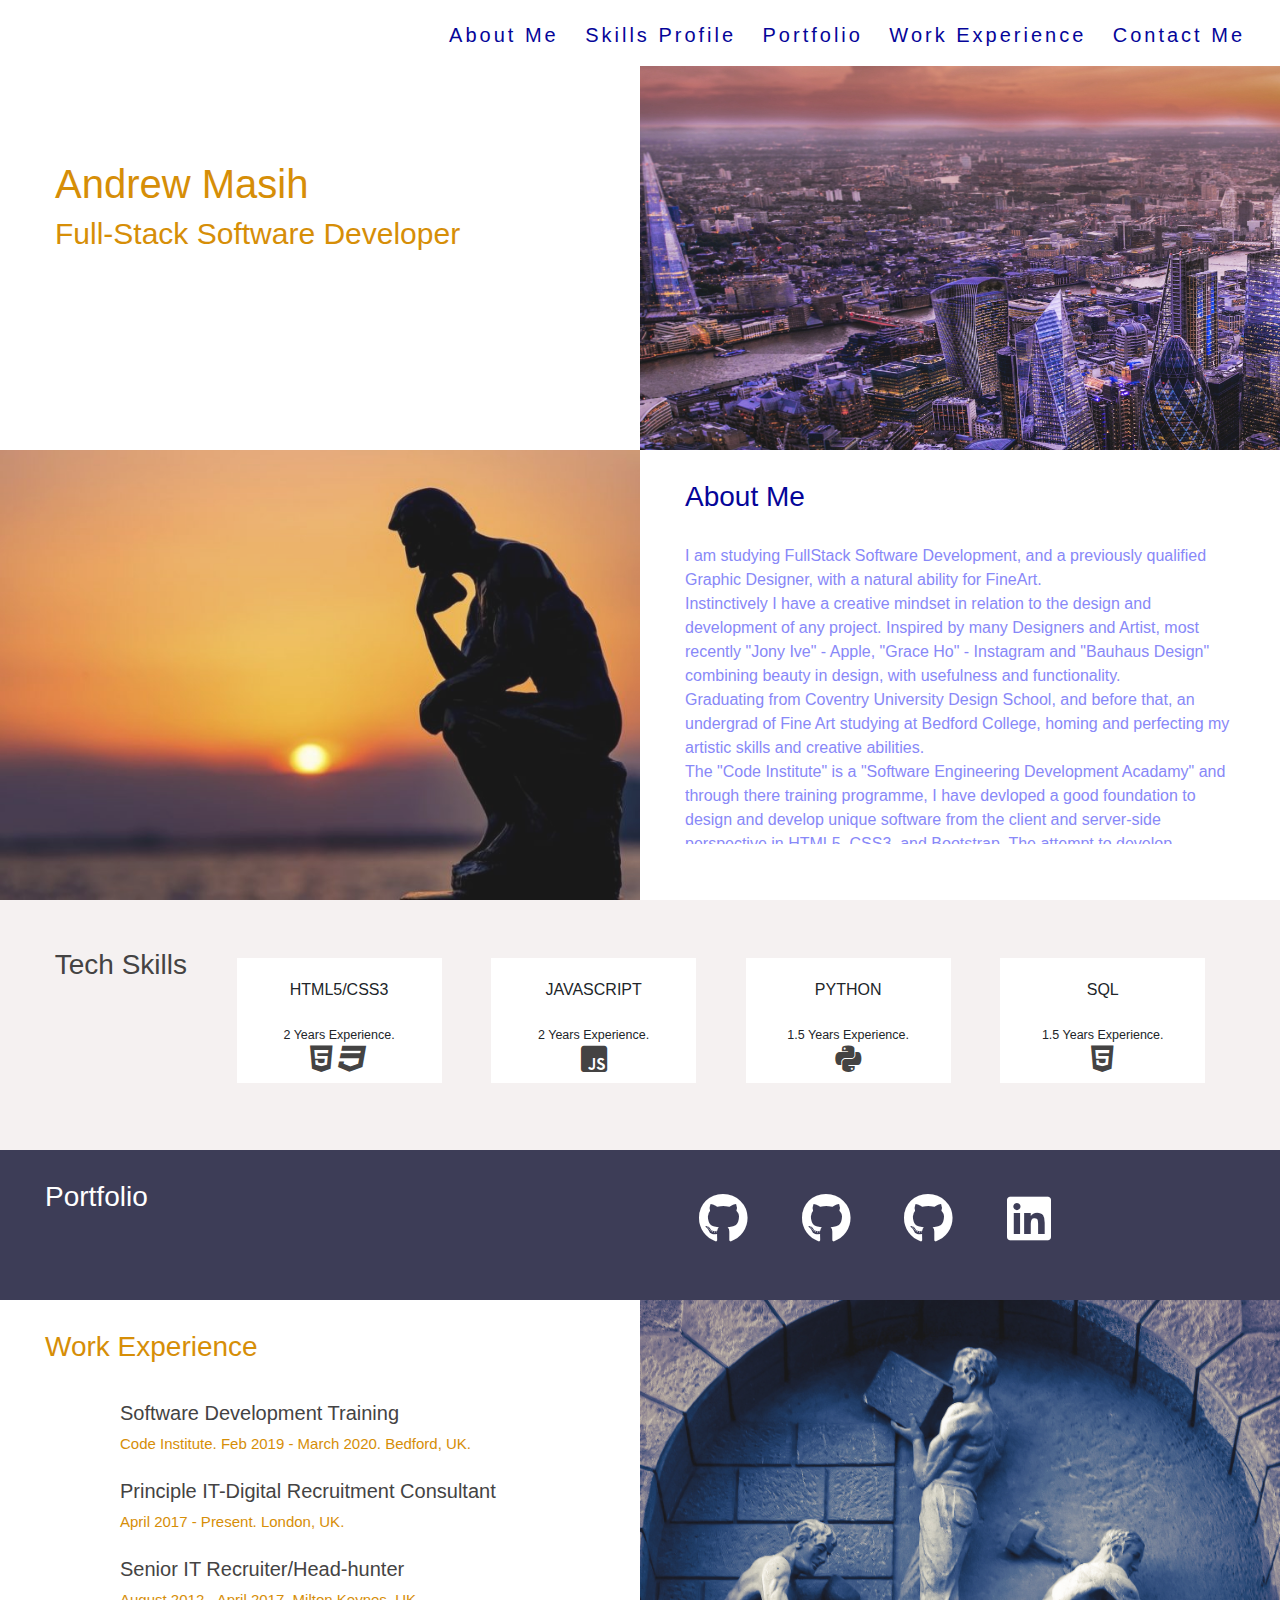
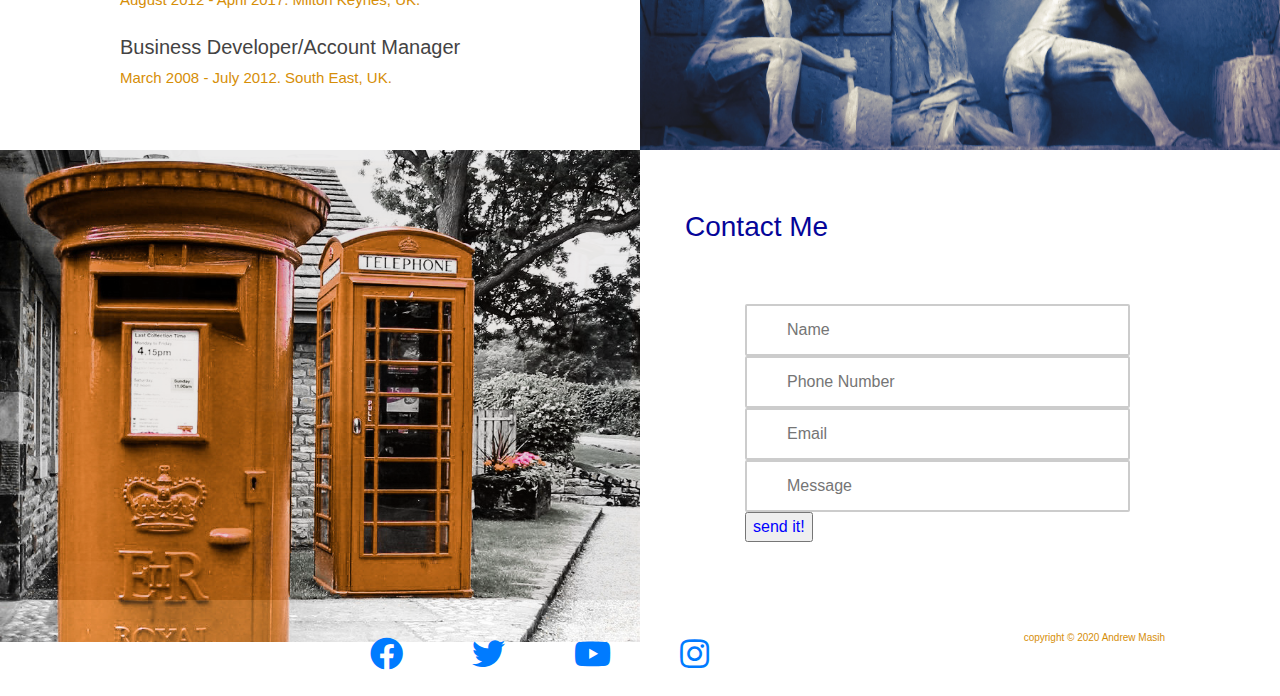
==== commit 0b507fd4: "tweeks on colour on responsivness" ====
--- a/index.html
+++ b/index.html
@@ -9,6 +9,9 @@
         <link href="https://cdnjs.cloudflare.com/ajax/libs/font-awesome/5.13.0/css/all.min.css" rel="stylesheet" type="text/css" /> <!--using font awasome cdn link, with lastest version -->
         <link rel="stylesheet" type="text/css" href="spares/css/bootstrap.min.css"> <!--adding the stylesheet link for bootstrap-->
         <link rel="stylesheet" type="text/css" href="spares/css/custom.css"> <!--adding the css stylesheet link-->
+        <link href="//maxcdn.bootstrapcdn.com/bootstrap/4.1.1/css/bootstrap.min.css" rel="stylesheet" id="bootstrap-css">
+        <script src="//maxcdn.bootstrapcdn.com/bootstrap/4.1.1/js/bootstrap.min.js"></script>
+        <script src="//cdnjs.cloudflare.com/ajax/libs/jquery/3.2.1/jquery.min.js"></script>
     </head>
 
     <body>
@@ -43,12 +46,17 @@
             </div>
 
             <div class="row" id="my-name">
+
                 <div class="col-12 col-lg-6"> <!--taking up the whole row in sm screen/lrg screen spilts in 2 parts-->
                     <h1 id="names">Andrew Masih</h1>  <!--heading-->
                     <h2 id="title">Full-Stack Software Developer</h2> 
-                </div>
-                <div class="col-12 col-lg-6" id="below-the-nav"></div> <!--2nd div for use of image on the same row-->
-            </div>
+                </div> 
+                               
+                <div class="col-12 col-lg-6" id="below-the-nav"></div> <!--2nd div for use of image on the same row-->       
+
+            </div>
+
+
 
             <div class="row" id="about-me">   <!--heading fro the row-->             
                 <div class="col-12 col-lg-6" id="thinking-man"></div> <!--this div is for the image-->
@@ -73,10 +81,8 @@
 
                     <p>html5/css3</p> <br/>
                     <p class="timeofex">2 years experience.</p> 
-                    <a href="https://en.wikipedia.org/wiki/HTML" target="_blank"><i class="fab fa-html5"></i></a>
-                    <a href="https://en.wikipedia.org/wiki/Cascading_Style_Sheets" target="_blank"><i class="fab fa-css3"></i></a> <!--using icons from font awesome-->
-                    
-                    
+                    <a href="https://en.wikipedia.org/wiki/HTML" target="_blank"><i class="fab fa-html5 html5"></i></a>
+                    <a href="https://en.wikipedia.org/wiki/Cascading_Style_Sheets" target="_blank"><i class="fab fa-css3 css"></i></a> <!--using icons from font awesome-->                    
                 
                 </div>
 
@@ -84,7 +90,7 @@
 
                     <p>javascript</p> <br/>
                     <p class="timeofex">2 years experience.</p>
-                    <a href="https://en.wikipedia.org/wiki/JavaScript" target="_blank"> <i class="fab fa-js-square"></i></a> <!--these button will take us to wiki website-->
+                    <a href="https://en.wikipedia.org/wiki/JavaScript" target="_blank"> <i class="fab fa-js-square js"></i></a> <!--these button will take us to wiki website-->
 
                 </div>
 
@@ -92,7 +98,7 @@
 
                     <p>python</p> <br/>
                     <p class="timeofex">1.5 years experience.</p>
-                    <a href="https://en.wikipedia.org/wiki/Python" target="_blank"><i class="fab fa-python"></i></a> <!--font awesome icons used in the iclass tag-->
+                    <a href="https://en.wikipedia.org/wiki/Python" target="_blank"><i class="fab fa-python python"></i></a> <!--font awesome icons used in the iclass tag-->
 
                 </div>
 
@@ -100,16 +106,20 @@
 
                     <p>sql</p> <br/>
                     <p class="timeofex">1.5 years experience.</p>
-                    <a href="https://en.wikipedia.org/wiki/SQL" target="_blank"><i class="fab fa-html5"></i></a>
+                    <a href="https://en.wikipedia.org/wiki/SQL" target="_blank"><i class="fab fa-html5 sql"></i></a>
 
                 </div>
             </div>
 
             <div class="row" id="portfolio-section"> <!--portfolio section, using 2 icons that link with websites, github and linkedin-->
-                <div class="col-sm-12">
+                <div class="col-sm-12">                    
                     <h3 class="portfolio" id="portfolio-button">Portfolio</h3>
-                    <a href="https://github.com/" target="_blank"><i class="fab fa-github"></i></a> <!--i can add more links to relating to my projects on github-->
-                    <a href="https://www.linkedin.com/in/andrew-masih-tech-recruiter/" target="_blank"><i class="fab fa-linkedin"></i></a>
+                    <div class="all-logos">    
+                        <a href="https://github.com/" target="_blank"><i class="fab fa-github github"></i></a> <!--i can add more links to relating to my projects on github-->
+                        <a href="https://github.com/" target="_blank"><i class="fab fa-github github1"></i></a> 
+                        <a href="https://github.com/" target="_blank"><i class="fab fa-github github2"></i></a> 
+                        <a href="https://www.linkedin.com/in/andrew-masih-tech-recruiter/" target="_blank"><i class="fab fa-linkedin linkedin"></i></a>
+                    </div>
                 </div>           
             </div>
 
@@ -117,34 +127,69 @@
                 <div class="col-12 col-lg-6" id="work-experience-column"> <!--work experience row-->
                     <h3 class="work-experience" id="work-experience-button">Work Experience</h3>                
                 
-                    <h4>Software Development Training</h4> <!--i did think about using a scroll for this scetion, but the info did fit into its space, i will add a scroll if more info is required-->
-                
-                    <p>
-                        Code Institute.
-                        Feb 2019 - March 2020.
-                        Bedford, UK.
-                    </p>
-
-                
-                    <h4>Principle IT-Digital Recruitment Consultant</h4>
-                    <p> 
-                        April 2017 - Present.
-                        London, UK.
-                    </p>
-
-                
-                    <h4>Senior IT Recruiter/Head-hunter</h4>
-                    <p> 
-                        August 2012 - April 2017.
-                        Milton Keynes, UK.
-                    </p>
-
-                
-                    <h4>Business Developer/Account Manager</h4>
-                    <p>
-                        March 2008 - July 2012.
-                        South East, UK.
-                    </p>
+                    <div class="workexscroll"> 
+
+
+                        <!--    <div class="container mt-5 mb-5">
+	                        <div class="row">
+		                        <div class="col-md-6 offset-md-3">
+			                            <h4>Latest News</h4>
+			                        <ul class="timeline">
+				                        <li>
+					                        <a target="_blank" href="https://www.totoprayogo.com/#">New Web Design</a>
+					                        <a href="#" class="float-right">21 March, 2014</a>
+					                        <p>Lorem ipsum dolor sit amet, consectetur adipiscing elit. Quisque scelerisque diam non nisi semper, et elementum lorem ornare. Maecenas placerat facilisis mollis. Duis sagittis ligula in sodales vehicula....</p>
+				                        </li>
+				                        <li>
+					                        <a href="#">21 000 Job Seekers</a>
+					                        <a href="#" class="float-right">4 March, 2014</a>
+					                        <p>Curabitur purus sem, malesuada eu luctus eget, suscipit sed turpis. Nam pellentesque felis vitae justo accumsan, sed semper nisi sollicitudin...</p>
+				                        </li>
+				                        <li>
+					                        <a href="#">Awesome Employers</a>
+					                        <a href="#" class="float-right">1 April, 2014</a>
+					                        <p>Fusce ullamcorper ligula sit amet quam accumsan aliquet. Sed nulla odio, tincidunt vitae nunc vitae, mollis pharetra velit. Sed nec tempor nibh...</p>
+				                        </li>
+			                        </ul>
+		                        </div>
+	                        </div>
+                            </div>
+
+                            <div class="text-muted mt-5 mb-5 text-center small">by : <a class="text-muted" target="_blank" href="http://totoprayogo.com">totoprayogo.com</a></div>
+                        
+                        -->           
+                        
+                        
+                        
+                        <h4>Software Development Training</h4> <!--i did think about using a scroll for this scetion, but the info did fit into its space, i will add a scroll if more info is required-->      
+                        <p>
+                            Code Institute.
+                            Feb 2019 - March 2020.
+                            Bedford, UK.
+                        </p>
+
+                
+                        <h4>Principle IT-Digital Recruitment Consultant</h4>
+                        <p> 
+                            April 2017 - Present.
+                            London, UK.
+                        </p>
+
+                
+                        <h4>Senior IT Recruiter/Head-hunter</h4>
+                        <p> 
+                            August 2012 - April 2017.
+                            Milton Keynes, UK.
+                        </p>
+
+                
+                        <h4>Business Developer/Account Manager</h4>
+                        <p>
+                            March 2008 - July 2012.
+                            South East, UK.
+                        </p>
+                        
+                    </div>
 
                 </div>
                 <div class="col-12 col-lg-6" id="working-men"></div> <!--work experience image, can be viewed on lrg screens only-->
@@ -154,7 +199,7 @@
             <div class="row" id="contactme-section"> <!--contcat me row, single div on sm screens, and 2 divs on lrg screens-->
                 <div class="col-12 col-lg-6" id="telephone-box"></div> <!--image only, relating the image to the user to make contact with me.-->
 
-                <div class="col-12 col-lg-6">
+                <div class="col-12 col-lg-6 contact">
                     <h3 class="contact-me" id="contact-me-button">Contact Me</h3>
                     <form action="https//formdump.notconnectedyet.net/" method="POST">  <!--form structure, this is used for people to make contact with me and for them to message me-->               
                         <input type="text" id="name" name="name" placeholder="Name"> <br>
@@ -180,21 +225,6 @@
                 </div>           
             </div>
 
-
-
-
-
-
-
-
-
-
-
-
-
-
-
-
         </div> 
     
     </body>
--- a/spares/css/custom.css
+++ b/spares/css/custom.css
@@ -2,45 +2,34 @@
 
 
 #row1 {    
-    width: 33%;
+    width: 175px;
     float: right;
 }
 
 
-
 #nav {   
-    background-color: rgb(255, 255, 255, 0.4);  
+    background-color: rgba(14, 13, 13, 0.3);  
     position: fixed;
-    z-index: 105; 
-   
-}
-
-
+    z-index: 105;    
+}
 
 #nav a {    
-    color: rgb(116, 115, 115);
+    color: white;
     font-size: 10px;
     font-weight: 400;
-    letter-spacing:3px; 
-  
-}    
-
+    letter-spacing:3px;   
+} 
 
 
 #nav li {    
-    list-style: none;
-
-    
+    list-style: none;   
 }
 
 
 .navbutton {
     padding-left: 2px;
     margin-top: 20px;
-    
-
-}
-
+}
 
 
 #names {
@@ -48,10 +37,8 @@
     padding-top: 145px;
     margin-left: 40px;
     color: rgb(214, 142, 7);
-    font-weight: 325;
-    
-}   
-
+    font-weight: 325;    
+}
 
 
 #title {    
@@ -60,10 +47,7 @@
     color: rgb(214, 142, 7);
     font-weight: 315;
     margin-bottom: 100px;
-
-}
-
-
+}
 
 
 
@@ -72,11 +56,8 @@
     height: 225px;
     background-image: url("../img/londonbridge_sunset.png");
     background-repeat: no-repeat;  
-    background-color: rgb(255, 255, 255);
     background-size: 100% 100%;
-    opacity: 0.8;
-
-    
+      
 }
 
 
@@ -85,44 +66,32 @@
 
 .about-me {
     margin-left: 30px;
-    color: rgb(214, 142, 7);
+    color: rgb(5, 5, 153);
     margin-top: 30px;
     margin-bottom: 45px;
     font-weight: 330;
-    
-
 }
 
 
 #overflow-text {
     height: 300px;
     overflow-y: scroll;
-    color: rgb(218, 167, 73);
+    color: rgb(136, 136, 248);
     font-weight: 200;
     margin-left: 30px;
     margin-right: 30px;
-
-
-}
-
-
-
-
-
-
-#techskills-box {
-    
+}
+
+
+#techskills-box {    
     background-color: white;
     height: 900px;
-    padding-bottom: 45px;
-      
+    padding-bottom: 45px;      
 }    
 
     
-#techskills-box p {
-    
+#techskills-box p {    
     font-weight: 200;
-
 }
 
 #skills-profile-button {
@@ -130,32 +99,15 @@
     margin-left: 30px;
     padding-top: 30px;
     font-weight: 330;
-}
-
-/*
-
-.col-lg-2 {
-    background-color: white;
-    height: 100px;
-    width: 100px;
-    margin-top: 50px;
-    text-transform: uppercase;
-    text-align: center;
-    padding-top: 20px;
-    
-}
-
-*/
+}    
+
 
 #html5_css3 {
     background-color: rgb(245, 241, 241);
     text-transform: uppercase;
     text-align: center;
     padding-top: 20px;
-    height:150px;
-   
-   
-    
+    height:150px;    
 }
 
 
@@ -165,9 +117,8 @@
     text-align: center;
     padding-top: 20px;
     height:150px;
-    
-
-}
+}
+
 
 #python {
     background-color: rgb(245, 241, 241);
@@ -175,10 +126,6 @@
     text-align: center;
     padding-top: 20px;
     height:150px;
-    
-    
-
-
 }
 
 
@@ -188,12 +135,33 @@
     text-align: center;
     padding-top: 20px;
     height:150px;
-
-
-}
-
-
-
+}
+
+.html5 {
+    font-size: 30px;
+    color:  rgb(68, 67, 67);
+}
+
+.css {
+    font-size: 30px;
+    color: rgb(68, 67, 67);
+}
+
+.js {
+    font-size: 30px;
+    color: rgb(68, 67, 67);
+
+}
+
+.python {
+    font-size: 30px;
+    color: rgb(68, 67, 67);
+}
+
+.sql {
+    font-size: 30px;
+    color: rgb(68, 67, 67);
+}
 
 
 .timeofex {
@@ -205,7 +173,7 @@
 #portfolio-section {
     background-color: rgb(61, 61, 87);
     height: 150px;
-
+    padding-right: 80px;
 }
 
 
@@ -216,26 +184,59 @@
     height: 125px;
     padding-top: 30px;
     font-weight: 330;
-
-}
-
-
-fa fa-github {
-    color: red;
-
-}
-
-fa fa-linkedin-in{
-    color: green; 
-
-
-}
+}
+
+.all-logos {
+    text-align: center;
+}
+
+
+.github {
+    font-size: 50px;
+    color: white;
+    position: relative;
+    left: 200px;
+    bottom: 90px;
+   
+}
+
+
+.github1 {
+    font-size: 50px;
+    color: white;
+    position: relative;
+    left: 250px;
+    bottom: 90px;
+   
+}
+
+
+.github2 {
+    font-size: 50px;
+    color: white;
+    position: relative;
+    left: 300px;
+    bottom: 90px;
+    
+}
+
+
+
+.linkedin {
+    font-size: 50px;
+    color: white;
+    position: relative;
+    left: 350px;
+    bottom: 90px;
+   
+}
+
 
 #work-experience-column {
     background-color: white;
     height: 450px;
-
-}
+}
+
 
 .work-experience {
     color: rgb(214, 142, 7);
@@ -243,15 +244,19 @@
     padding-left: 30px;
     margin-bottom: 30px;
     font-weight: 330;
-
 } 
+
+.workexscroll {
+    padding-left: 45px;
+}
+
 
 #work-experience-column p {
     font-weight: 200; 
     font-size: 15px;
     padding-left: 60px;
     color: rgb(214, 142, 7);
-
+    width: auto;
 }
 
 
@@ -262,36 +267,37 @@
     font-weight: 200;
     padding-left: 60px;
     padding-top: 7.5px;
-
-}
+    width: auto;
+}
+
 
 
 #contactme-section {
         
-    height: 450px;
-    background-image: url("../img/mail-and-phone%20red%20final.jpg");
+    height: 450px;    
+    background-image: url("../img/mail-and-phone%20blacked%20out.png");
     background-repeat: no-repeat;
     background-size: 100% 100%;
-    opacity: 0.7;
-    z-index: 150;
-    
-   
+    z-index: 150;   
 }
 
 
 .contact-me {
     color: white;
-    font-weight: 500;
+    font-weight: 330;
     margin-left: 30px;
-    margin-top: 30px
-    text-shadow: 0px 0px 10px #000000;
-
-}
-
+    padding-top: 30px;
+    
+    
+}
+
+.contact {
+    padding-bottom: 100px;
+}
 
 
 #name {
-    width: 250px;  
+    width: 285px;  
     box-sizing: border-box;
     border: 2px solid #ccc;
     border-radius: 2px;
@@ -299,117 +305,171 @@
     padding: 12px 20px 12px 40px;
     transition: width 0.4s ease-in-out;
     z-index: 96;
-
-}
+}
+
 
 #name:focus {
     width: 500px;
-    background-color: rgb(229, 229, 240);
-  
-}
+    background-color: rgb(229, 229, 240);  
+}
+
 
 #phone {
-    width: 250px;  
+    width: 285px;  
     box-sizing: border-box;
     border: 2px solid #ccc;
     border-radius: 2px;
     font-size: 16px;   
     padding: 12px 20px 12px 40px;
     transition: width 0.4s ease-in-out;
-
-}
+}
+
 
 #phone:focus {
     width: 500px;
     background-color: rgb(229, 229, 240);
-
 }
 
 
 #email {
-    width: 250px;  
+    width: 285px;  
     box-sizing: border-box;
     border: 2px solid #ccc;
     border-radius: 2px;
     font-size: 16px;   
     padding: 12px 20px 12px 40px;
     transition: width 0.4s ease-in-out;
-
-}   
+}  
+
 
 #email:focus {
     width: 500px;
     background-color: rgb(229, 229, 240);
-
 }
 
 
 #message {
-    width: 250px;  
+    width: 285px;  
     box-sizing: border-box;
     border: 2px solid #ccc;
     border-radius: 2px;
     font-size: 16px;  
     padding: 12px 20px 12px 40px;
     transition: width 0.4s ease-in-out;
-
 }
 
 #message:focus {
     width: 500px;
     background-color: rgb(229, 229, 240);
     height: 80px;
-
-}
+}
+
 
 input {
     color: blue;
     margin-top: 10px;
     z-index: 108;
-
 }   
 
 
 form {
-    margin-left: 90px;
+    margin-left: 150px;
     margin-top: 60px;
-    z-index: 105;
-    
+    z-index: 105;   
 }   
 
 
 #footer {
     background-color: #ffffff;
     height: 20px;
-
-}
+}
+
 
 .social-networks {
     text-align: center;
-    padding-top: 30px;
-   
+    padding-top: 30px; 
+    padding-right: 100px;  
 }
 
 .social-networks li {
     display: inline;
     margin-left:60px;
-    font-size: 20px;
-  
-
-
+    font-size: 33px;
 }
 
 
 #copyright {
     float: right;
     color: rgb(214, 142, 7);
-    font-size: 10px;    
-
-}
-
-
-
-
+    font-size: 10px;   
+}
+
+
+@media screen and (max-width: 486px) {
+
+    .workexscroll {
+        overflow-y: scroll;
+        height: 300px;
+        padding-right: 25px;
+        margin-right: 30px;
+        
+        
+    }
+
+
+}
+
+
+
+@media screen and (max-width: 490px) {
+
+    form {
+        margin-left: 30px;
+        
+        
+    }
+
+
+
+    #name {
+        width: 200px;
+        height: 40px;
+        padding: 5px;
+    }
+
+    #phone {
+        width: 200px;
+        height: 40px;
+        padding: 5px;
+    }
+
+    #email {
+        width: 200px;
+        height: 40px;
+        padding: 5px;
+    }
+
+    #message {
+        width: 200px;
+        height: 40px;
+        padding: 5px;
+    }
+
+    #work-experience-column p {
+        padding-left: 10px;
+    }
+
+    #work-experience-column h4 {
+        padding-left: 10px;
+    }
+
+    #nav {
+        padding-right: 90px;
+    }
+
+
+
+}
 
 
 
@@ -423,63 +483,42 @@
         height: 75px;        
         position: fixed;
         z-index: 200;
-
-    }
-
-    
-    
-
+    }
 
    
     #nav {
-        background-color: white;
-        
-    }      
-
-    
+        background-color: white;        
+    }   
 
 
     #nav a {    
         font-size: 20px;
-        color: rgb(114, 175, 199);
-        font-weight: 100; 
-        
-
+        color: rgb(5, 5, 153);
+        font-weight: 100;
     }
 
     .navbutton {
         float: right;
-        margin-top: 20px;
-    
+        margin-top: 20px;    
     }
 
 
     #nav li {
         display: inline; 
         letter-spacing: 2px;
-        margin-right: 20px;
-        
-  
+        margin-right: 20px;  
     }
 
     a:hover{
         text-decoration: none;
         color: black;
     }
-    
-    
-    
-    
-
 
 
     #my-name {
         height: 450px;
-        background-color: rgb(255, 255, 255);
-    
-   
-    }
-
+        background-color: rgb(255, 255, 255);   
+    }
 
 
     #below-the-nav {
@@ -488,11 +527,7 @@
         background-size: 100% 120%;
         height: 450px;
         opacity: 0.9;
-
-    }
-
-
-     
+    }     
 
 
     #names {
@@ -501,9 +536,7 @@
         margin-left: 40px;
         color: rgb(214, 142, 7);
         font-weight: 325;
-    }
-
-    
+    }    
 
 
     #title {    
@@ -511,9 +544,7 @@
         margin-left: 40px;
         color: rgb(214, 142, 7);
         font-weight: 315;
-    }
-
-    
+    } 
 
 
 
@@ -530,10 +561,7 @@
         margin-top: 30px;
         margin-bottom: 30px;
         font-weight: 330;
-
-    }
-
-
+    }
 
 
     #thinking-man {    
@@ -542,10 +570,6 @@
         background-size: 100% 100%;
         opacity: 0.9;
     }
-
-
-
-
 
 
     #overflow-text {
@@ -555,8 +579,6 @@
         font-weight: 200;
         margin-left: 30px;
         margin-right: 30px;
-
-
     }
 
 
@@ -584,21 +606,18 @@
         margin-left: 30px;
         padding-top: 30px;
         font-weight: 330;
-
     }
 
 
 
     .col-lg-2 {
-        background-color: white;
-        
+        background-color: white;        
         width: 100px;
         margin-top: 40px;
         text-transform: uppercase;
-        text-align: center;
-        
-    
-    }
+        text-align: center;    
+    }
+
 
     #html5_css3 {
         background-color: white;
@@ -609,41 +628,29 @@
     #javascript {
         background-color: white;
         height:125px; 
-
     }
 
     #python {
         background-color: white;
         height:125px; 
-    
-    
-
-
     }
 
 
     #sql {
         background-color: white;
         height:125px; 
-
-
     }
 
 
     .timeofex {
         font-size: 12.5px;
-        text-transform: capitalize;
-    
-    
-    
-    }
-
+        text-transform: capitalize;    
+    }
 
 
     #portfolio-section {
         background-color: rgb(61, 61, 87);
         height: 150px;
-
     }
 
 
@@ -654,16 +661,15 @@
         height: 125px;
         padding-top: 30px;
         font-weight: 330;
-
-    }
-
-
+    }
+
+    
 
     #work-experience-column {
         background-color: white;
         height: 450px;
-
-    }
+    }
+
 
     .work-experience {
         color: rgb(214, 142, 7);
@@ -671,7 +677,6 @@
         padding-left: 30px;
         margin-bottom: 30px;
         font-weight: 330;
-
     } 
 
     #work-experience-column p {
@@ -679,7 +684,6 @@
         font-size: 15px;
         padding-left: 60px;
         color: rgb(214, 142, 7);
-
     }
 
     #work-experience-column h4 {
@@ -688,7 +692,6 @@
         font-weight: 200;
         padding-left: 60px;
         padding-top: 7.5px;
-
     }
 
     #working-men {
@@ -696,14 +699,12 @@
         background-repeat: no-repeat;
         background-size: 100% 100%;
         opacity: 0.9;
-
     }
 
 
     #contactme-section {
         background-color: white;
-        height: 450px;
-   
+        height: 450px;   
     }
 
 
@@ -719,22 +720,19 @@
         background-repeat: no-repeat;
         background-size: 100% 100%;
         opacity: 0.9;
-
     }
 
     .contact-me {
         color: rgb(5, 5, 153);
         font-weight: 330;
         margin-left: 30px;
-        margin-top: 30px
-        
-
+        margin-top: 30px;
     }
 
 
 
     #name {
-        width: 250px;  
+        width: 385px;  
         box-sizing: border-box;
         border: 2px solid #ccc;
         border-radius: 2px;
@@ -751,7 +749,7 @@
     }
 
     #phone {
-        width: 250px;  
+        width: 385px;  
         box-sizing: border-box;
         border: 2px solid #ccc;
         border-radius: 2px;
@@ -769,7 +767,7 @@
 
 
     #email {
-        width: 250px;  
+        width: 385px;  
         box-sizing: border-box;
         border: 2px solid #ccc;
         border-radius: 2px;
@@ -787,68 +785,57 @@
 
 
     #message {
-        width: 250px;  
+        width: 385px;  
         box-sizing: border-box;
         border: 2px solid #ccc;
         border-radius: 2px;
         font-size: 16px;  
         padding: 12px 20px 12px 40px;
         transition: width 0.4s ease-in-out;
-
     }
 
     #message:focus {
         width: 500px;
         background-color: rgb(229, 229, 240);
         height: 80px;
-
     }
 
     input {
         color: blue;
         margin-top: 10px;
-
     }   
 
 
     form {
         margin-left: 90px;
-        margin-top: 60px;
-    
+        margin-top: 60px;    
     }   
 
 
     #footer {
         background-color: #ffffff;
         height: 20px;
-
     }
 
     .social-networks {
         text-align: center;
         padding-top: 30px;
-   
+         
     }
 
     .social-networks li {
         display: inline;
         margin-left:60px;
-        font-size: 20px;
-  
-
-
+        font-size: 33px;
+        
     }
 
 
     #copyright {
         float: right;
         color: rgb(214, 142, 7);
-        font-size: 10px;    
-
-    }
-    
-  
-
+        font-size: 10px;
+    }
 
 
 }     
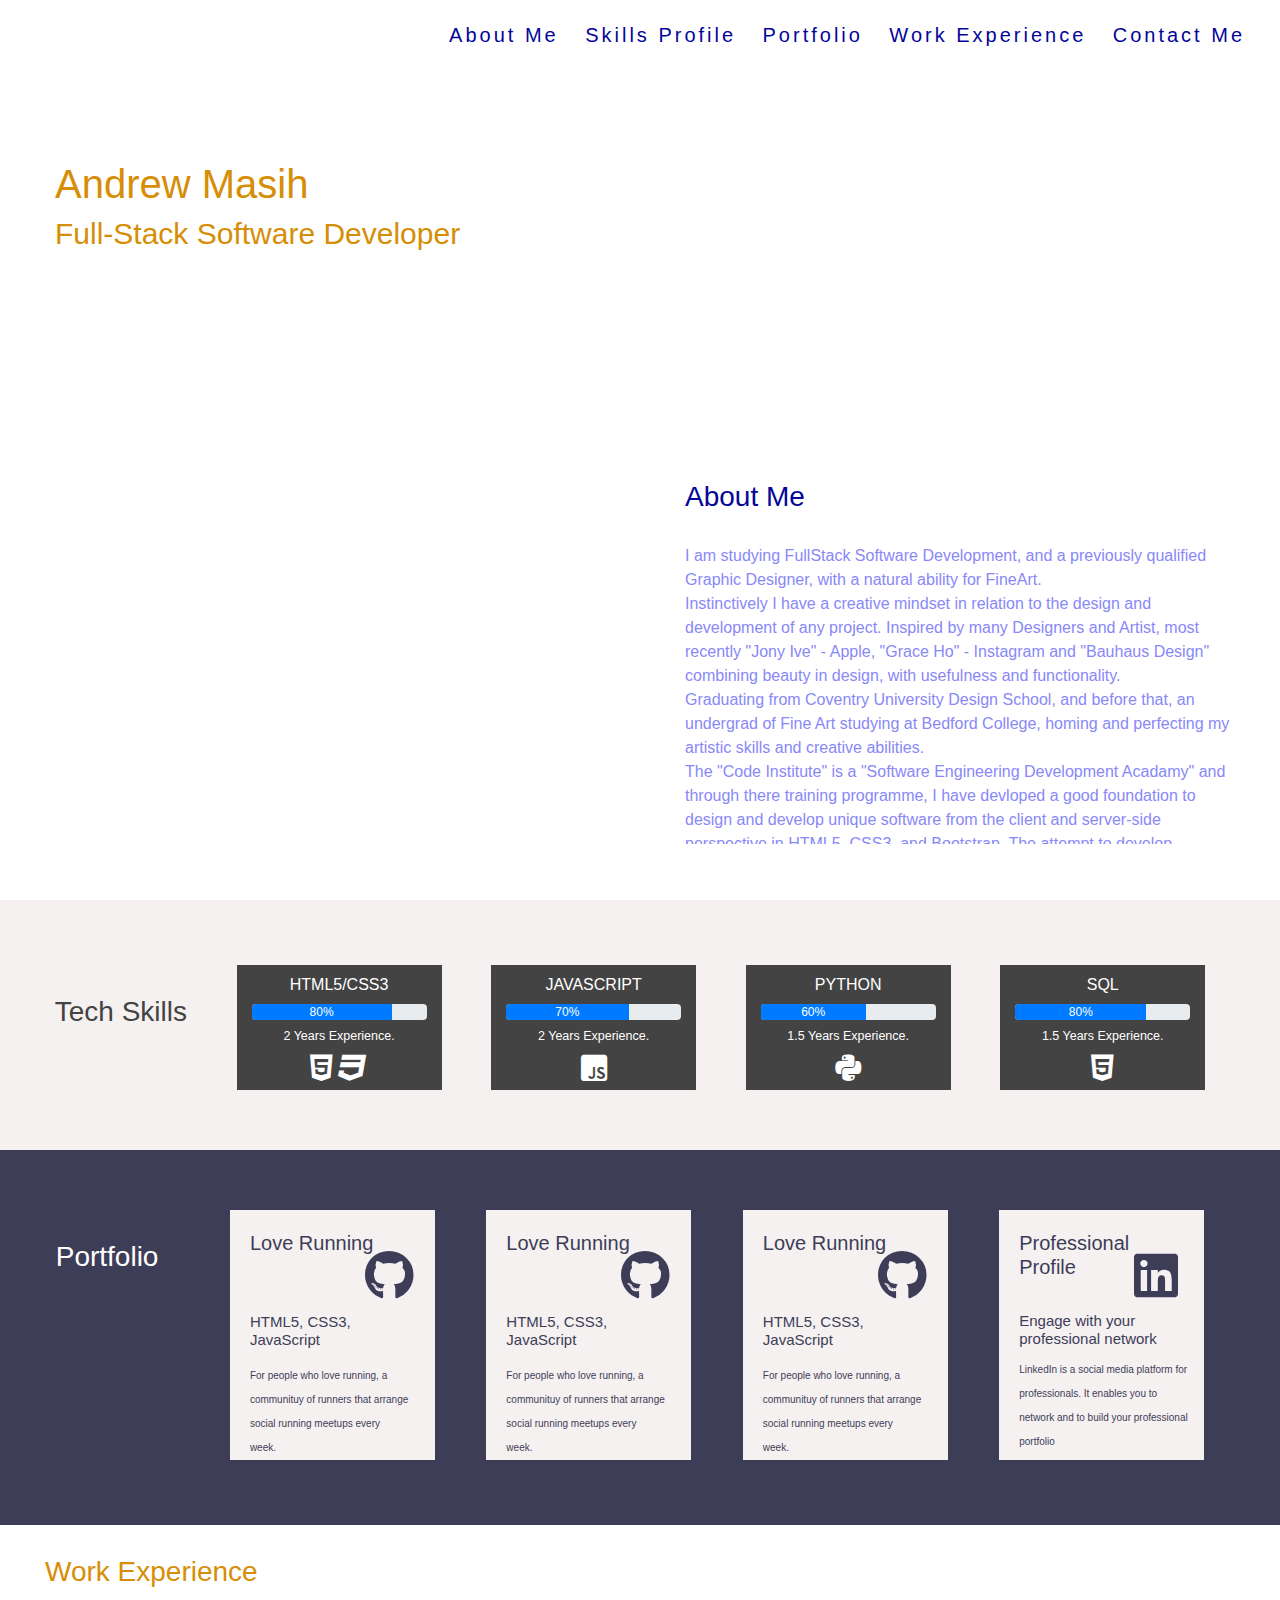
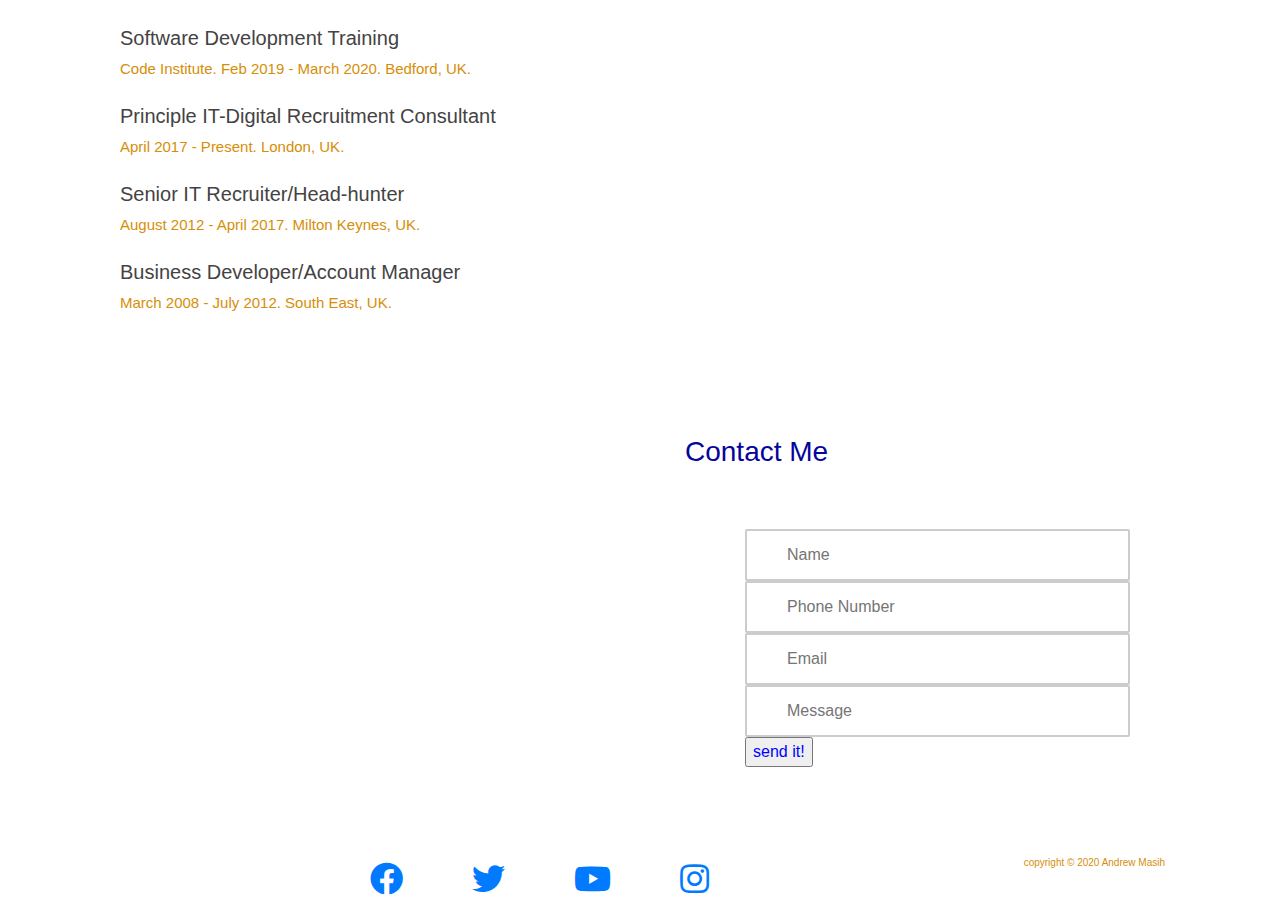
==== commit 3e880732: "renamed and deleted some files" ====
--- a/index.html
+++ b/index.html
@@ -7,8 +7,8 @@
         <title>my professional profile</title>        
         <link href="https://stackpath.bootstrapcdn.com/bootstrap/4.4.1/css/bootstrap.min.css" rel="stylesheet" type="text/css" /> <!--using bootstrap cdn link-->
         <link href="https://cdnjs.cloudflare.com/ajax/libs/font-awesome/5.13.0/css/all.min.css" rel="stylesheet" type="text/css" /> <!--using font awasome cdn link, with lastest version -->
-        <link rel="stylesheet" type="text/css" href="spares/css/bootstrap.min.css"> <!--adding the stylesheet link for bootstrap-->
-        <link rel="stylesheet" type="text/css" href="spares/css/custom.css"> <!--adding the css stylesheet link-->
+        <link rel="stylesheet" type="text/css" href="assets/css/bootstrap.min.css"> <!--adding the stylesheet link for bootstrap-->
+        <link rel="stylesheet" type="text/css" href="assets/css/style.css"> <!--adding the css stylesheet link-->
         <link href="//maxcdn.bootstrapcdn.com/bootstrap/4.1.1/css/bootstrap.min.css" rel="stylesheet" id="bootstrap-css">
         <script src="//maxcdn.bootstrapcdn.com/bootstrap/4.1.1/js/bootstrap.min.js"></script>
         <script src="//cdnjs.cloudflare.com/ajax/libs/jquery/3.2.1/jquery.min.js"></script>
@@ -79,7 +79,10 @@
                 
                 <div class="col-12 col-lg-2" id="html5_css3"> <!--this div will spilt into 4 sections when viewed on sm screen-->
 
-                    <p>html5/css3</p> <br/>
+                    <p>html5/css3</p> 
+                    <div class="progress">
+                        <div class="progress-bar" role="progressbar" style="width: 80%;" aria-valuenow="80" aria-valuemin="0" aria-valuemax="100">80%</div>
+                    </div>
                     <p class="timeofex">2 years experience.</p> 
                     <a href="https://en.wikipedia.org/wiki/HTML" target="_blank"><i class="fab fa-html5 html5"></i></a>
                     <a href="https://en.wikipedia.org/wiki/Cascading_Style_Sheets" target="_blank"><i class="fab fa-css3 css"></i></a> <!--using icons from font awesome-->                    
@@ -87,78 +90,76 @@
                 </div>
 
                 <div class="col-12 col-lg-2" id="javascript">
-
-                    <p>javascript</p> <br/>
+                    <p>javascript</p> 
+                    <div class="progress">
+                        <div class="progress-bar" role="progressbar" style="width: 70%;" aria-valuenow="70" aria-valuemin="0" aria-valuemax="100">70%</div>
+                    </div>
                     <p class="timeofex">2 years experience.</p>
                     <a href="https://en.wikipedia.org/wiki/JavaScript" target="_blank"> <i class="fab fa-js-square js"></i></a> <!--these button will take us to wiki website-->
 
                 </div>
 
                 <div class="col-12 col-lg-2" id="python">
-
-                    <p>python</p> <br/>
+                    <p>python</p> 
+                    <div class="progress">
+                        <div class="progress-bar" role="progressbar" style="width: 60%;" aria-valuenow="60" aria-valuemin="0" aria-valuemax="100">60%</div>
+                    </div>
                     <p class="timeofex">1.5 years experience.</p>
                     <a href="https://en.wikipedia.org/wiki/Python" target="_blank"><i class="fab fa-python python"></i></a> <!--font awesome icons used in the iclass tag-->
 
                 </div>
 
                 <div class="col-12 col-lg-2" id="sql">
-
-                    <p>sql</p> <br/>
+                    <p>sql</p> 
+                    <div class="progress">
+                        <div class="progress-bar" role="progressbar" style="width: 75%;" aria-valuenow="75" aria-valuemin="0" aria-valuemax="100">80%</div>
+                    </div>
                     <p class="timeofex">1.5 years experience.</p>
                     <a href="https://en.wikipedia.org/wiki/SQL" target="_blank"><i class="fab fa-html5 sql"></i></a>
 
                 </div>
             </div>
 
-            <div class="row" id="portfolio-section"> <!--portfolio section, using 2 icons that link with websites, github and linkedin-->
-                <div class="col-sm-12">                    
-                    <h3 class="portfolio" id="portfolio-button">Portfolio</h3>
-                    <div class="all-logos">    
-                        <a href="https://github.com/" target="_blank"><i class="fab fa-github github"></i></a> <!--i can add more links to relating to my projects on github-->
-                        <a href="https://github.com/" target="_blank"><i class="fab fa-github github1"></i></a> 
-                        <a href="https://github.com/" target="_blank"><i class="fab fa-github github2"></i></a> 
-                        <a href="https://www.linkedin.com/in/andrew-masih-tech-recruiter/" target="_blank"><i class="fab fa-linkedin linkedin"></i></a>
-                    </div>
-                </div>           
+
+
+            <div class="row justify-content-lg-around" id="portfolio-section"> <!--portfolio section, using 2 icons that link with websites, github and linkedin-->
+                <h3 class="portfolio" id="portfolio-button">Portfolio</h3>                               
+                    
+                    
+                <div class="col-12 col-lg-2" id="git-hub">
+                    <a href="https://github.com/" target="_blank"><i class="fab fa-github github"></i></a> <!--i can add more links to relating to my projects on github-->
+                    <h5>Love Running</h5>
+                    <h6>HTML5, CSS3, JavaScript</h6>
+                    <p>For people who love running, a communituy of runners that arrange social running meetups every week. </p>
+                </div>
+
+                <div class="col-12 col-lg-2" id="git-hub1">
+                    <a href="https://github.com/" target="_blank"><i class="fab fa-github github1"></i></a> 
+                    <h5>Love Running</h5>
+                    <h6>HTML5, CSS3, JavaScript</h6>
+                    <p>For people who love running, a communituy of runners that arrange social running meetups every week. </p>
+                </div>
+
+                <div class="col-12 col-lg-2" id="git-hub2">
+                    <a href="https://github.com/" target="_blank"><i class="fab fa-github github2"></i></a>
+                    <h5>Love Running</h5>
+                    <h6>HTML5, CSS3, JavaScript</h6>
+                    <p>For people who love running, a communituy of runners that arrange social running meetups every week. </p> 
+                </div>
+
+                <div class="col-12 col-lg-2" id="linked-in">
+                    <a href="https://www.linkedin.com/in/andrew-masih-tech-recruiter/" target="_blank"><i class="fab fa-linkedin linkedin"></i></a>
+                    <h5>Professional Profile</h5>
+                    <h6>Engage with your professional network</h6>
+                    <p>LinkedIn is a social media platform for professionals. It enables you to network and to build your professional portfolio </p>
+                </div>                          
             </div>
 
             <div class="row">
                 <div class="col-12 col-lg-6" id="work-experience-column"> <!--work experience row-->
                     <h3 class="work-experience" id="work-experience-button">Work Experience</h3>                
                 
-                    <div class="workexscroll"> 
-
-
-                        <!--    <div class="container mt-5 mb-5">
-	                        <div class="row">
-		                        <div class="col-md-6 offset-md-3">
-			                            <h4>Latest News</h4>
-			                        <ul class="timeline">
-				                        <li>
-					                        <a target="_blank" href="https://www.totoprayogo.com/#">New Web Design</a>
-					                        <a href="#" class="float-right">21 March, 2014</a>
-					                        <p>Lorem ipsum dolor sit amet, consectetur adipiscing elit. Quisque scelerisque diam non nisi semper, et elementum lorem ornare. Maecenas placerat facilisis mollis. Duis sagittis ligula in sodales vehicula....</p>
-				                        </li>
-				                        <li>
-					                        <a href="#">21 000 Job Seekers</a>
-					                        <a href="#" class="float-right">4 March, 2014</a>
-					                        <p>Curabitur purus sem, malesuada eu luctus eget, suscipit sed turpis. Nam pellentesque felis vitae justo accumsan, sed semper nisi sollicitudin...</p>
-				                        </li>
-				                        <li>
-					                        <a href="#">Awesome Employers</a>
-					                        <a href="#" class="float-right">1 April, 2014</a>
-					                        <p>Fusce ullamcorper ligula sit amet quam accumsan aliquet. Sed nulla odio, tincidunt vitae nunc vitae, mollis pharetra velit. Sed nec tempor nibh...</p>
-				                        </li>
-			                        </ul>
-		                        </div>
-	                        </div>
-                            </div>
-
-                            <div class="text-muted mt-5 mb-5 text-center small">by : <a class="text-muted" target="_blank" href="http://totoprayogo.com">totoprayogo.com</a></div>
-                        
-                        -->           
-                        
+                    <div class="workexscroll">                     
                         
                         
                         <h4>Software Development Training</h4> <!--i did think about using a scroll for this scetion, but the info did fit into its space, i will add a scroll if more info is required-->      
--- a/assets/css/style.css
+++ b/assets/css/style.css
@@ -0,0 +1,1479 @@
+
+
+
+#row1 {    
+    width: 175px;
+    float: right;
+}
+
+
+#nav {   
+    background-color: rgba(14, 13, 13, 0.3);  
+    position: fixed;
+    z-index: 105;    
+}
+
+#nav a {    
+    color: white;
+    font-size: 10px;
+    font-weight: 400;
+    letter-spacing:3px;   
+} 
+
+
+#nav li {    
+    list-style: none;   
+}
+
+
+.navbutton {
+    padding-left: 2px;
+    margin-top: 20px;
+}
+
+
+#names {
+    font-size: 40px;
+    padding-top: 145px;
+    margin-left: 40px;
+    color: rgb(214, 142, 7);
+    font-weight: 325;    
+}
+
+
+#title {    
+    font-size: 30px;
+    margin-left: 40px;
+    color: rgb(214, 142, 7);
+    font-weight: 315;
+    margin-bottom: 100px;
+}
+
+
+#below-the-nav {
+    height: 225px;
+    background-image: url("../img/londonbridge_sunset.png");
+    background-repeat: no-repeat;  
+    background-size: 100% 100%;
+      
+}
+
+.about-me {
+    margin-left: 30px;
+    color: rgb(5, 5, 153);
+    margin-top: 30px;
+    margin-bottom: 45px;
+    font-weight: 330;
+}
+
+
+#overflow-text {
+    height: 300px;
+    overflow-y: scroll;
+    color: rgb(136, 136, 248);
+    font-weight: 200;
+    margin-left: 30px;
+    margin-right: 30px;
+}
+
+
+#techskills-box {    
+    background-color: white;
+    height: 900px;
+    padding-bottom: 45px;      
+}    
+
+    
+#techskills-box p {    
+    font-weight: 200;    
+    margin-top: 3px;
+}
+
+#skills-profile-button {
+    color: rgb(68, 67, 67);
+    margin-left: 30px;
+    padding-top: 30px;
+    font-weight: 330;
+}   
+
+
+#html5_css3 {
+    background-color: rgb(245, 241, 241);
+    text-transform: uppercase;
+    text-align: center;
+    padding-top: 5px;
+    height:150px;    
+}
+
+
+#javascript {
+    background-color: rgb(245, 241, 241);
+    text-transform: uppercase;
+    text-align: center;
+    padding-top: 5px;
+    height:150px;
+}
+
+
+#python {
+    background-color: rgb(245, 241, 241);
+    text-transform: uppercase;
+    text-align: center;
+    padding-top: 5px;
+    height:150px;
+}
+
+
+#sql {
+    background-color: rgb(245, 241, 241);
+    text-transform: uppercase;
+    text-align: center;
+    padding-top: 5px;
+    height:150px;
+}
+
+.html5 {
+    font-size: 30px;
+    color:  rgb(68, 67, 67);
+}
+
+.css {
+    font-size: 30px;
+    color: rgb(68, 67, 67);
+}
+
+.js {
+    font-size: 30px;
+    color: rgb(68, 67, 67);
+
+}
+
+.python {
+    font-size: 30px;
+    color: rgb(68, 67, 67);
+}
+
+.sql {
+    font-size: 30px;
+    color: rgb(68, 67, 67);
+}
+
+
+.progress-bar {
+    background-color:black;
+    color: black;  
+}
+
+
+.timeofex {
+    font-size: 12.5px;
+    text-transform: capitalize;
+}
+
+
+#portfolio-section {
+    background-color: rgb(61, 61, 87);
+    height: 900px;    
+    
+        
+    
+}
+
+
+#portfolio-button {
+    color: #ffffff;
+    padding-left: 30px;
+    height: 125px;
+    padding-top: 30px;
+    font-weight: 330;
+
+}
+
+
+#git-hub {
+    background-color: rgb(245, 241, 241);
+    height: 150px;
+    margin-bottom: 35px;
+}
+
+
+#git-hub1 {    
+    background-color: rgb(245, 241, 241);
+    height: 150px;
+    margin-bottom: 35px;
+}
+
+
+#git-hub2 {
+    background-color: rgb(245, 241, 241);
+    height: 150px;
+    margin-bottom: 35px;
+}
+
+
+#linked-in {
+    background-color: rgb(245, 241, 241);
+    height: 150px;
+    margin-bottom: 35px;
+
+}
+
+
+#git-hub h5 {
+    position: relative;
+    left: 40px;
+    top: 12.5px;
+    font-weight: 450;
+}
+
+
+
+#git-hub1 h5 {
+    position: relative;
+    left: 40px;
+    top: 12.5px;
+    font-weight: 450;
+}
+
+
+#git-hub2 h5 {
+    position: relative;
+    left: 40px;
+    top: 12.5px;
+    font-weight: 450;
+}
+
+
+#linked-in h5 {
+    position: relative;
+    left: 40px;
+    width: 20%;
+    font-weight: 450;
+}
+
+
+
+.github {
+    font-size: 50px;
+    color: rgb(61, 61, 87);
+    position: relative;
+    left: 230px;
+    top: 50px;
+
+}
+
+
+.github1 {
+    font-size: 50px;
+    color: rgb(61, 61, 87);
+    position: relative;
+    left: 230px;
+    top: 50px;
+   
+}
+
+
+.github2 {
+    font-size: 50px;
+    color:rgb(61, 61, 87);
+    position: relative;
+    left: 230px;
+    top: 50px;
+        
+    
+}
+
+.linkedin {
+    font-size: 50px;
+    color: rgb(61, 61, 87);
+    position: relative;
+    left: 230px;
+    top: 50px;
+    
+}
+
+
+
+#git-hub h6 {
+    position: relative;
+    left: 350px;
+    bottom: 55px;
+    font-weight: 430;
+}
+
+#git-hub1 h6 {
+    position: relative;
+    left: 350px;
+    bottom: 55px;
+    font-weight: 430;
+}
+
+#git-hub2 h6 {
+    position: relative;
+    left: 350px;
+    bottom: 55px;
+    font-weight: 430;
+
+}
+
+
+#linked-in h6 {
+    position: relative;
+    left: 350px;
+    bottom: 75px;
+    font-weight: 430;
+
+}
+
+
+
+
+#git-hub p {
+    position: relative;
+    left: 350px;
+    bottom: 50px;
+    width: 60%;
+    padding-right: 60px;
+    font-weight: 330;
+}
+
+#git-hub1 p {
+    position: relative;
+    left: 350px;
+    bottom: 50px;
+    width: 60%;
+    padding-right: 60px;
+    font-weight: 330;
+
+}
+
+#git-hub2 p {
+    position: relative;
+    left: 350px;
+    bottom: 50px;
+    width: 60%;
+    padding-right: 60px;
+    font-weight: 330;
+
+}
+
+#linked-in p {
+    position: relative;
+    left: 350px;
+    bottom: 70px;
+    width: 60%;
+    padding-right: 60px;
+    font-weight: 330;
+
+}
+
+
+
+#work-experience-column {
+    background-color: white;
+    height: 450px;
+}
+
+
+.work-experience {
+    color: rgb(214, 142, 7);
+    padding-top: 30px;
+    padding-left: 30px;
+    margin-bottom: 30px;
+    font-weight: 330;
+} 
+
+.workexscroll {
+    padding-left: 45px;
+}
+
+
+#work-experience-column p {
+    font-weight: 200; 
+    font-size: 15px;
+    padding-left: 60px;
+    color: rgb(214, 142, 7);
+    width: auto;
+}
+
+
+
+#work-experience-column h4 {
+    color: rgb(68, 67, 67);
+    font-size: 20px;
+    font-weight: 200;
+    padding-left: 60px;
+    padding-top: 7.5px;
+    width: auto;
+}
+
+
+
+#contactme-section {
+        
+    height: 450px;    
+    background-image: url("../img/mail-and-phone%20blacked%20out.png");
+    background-repeat: no-repeat;
+    background-size: 100% 100%;
+    z-index: 150;   
+}
+
+
+.contact-me {
+    color: white;
+    font-weight: 330;
+    margin-left: 30px;
+    padding-top: 30px;
+    
+    
+}
+
+.contact {
+    padding-bottom: 100px;
+}
+
+
+#name {
+    width: 285px;  
+    box-sizing: border-box;
+    border: 2px solid #ccc;
+    border-radius: 2px;
+    font-size: 16px;   
+    padding: 12px 20px 12px 40px;
+    transition: width 0.4s ease-in-out;
+    z-index: 96;
+}
+
+
+#name:focus {
+    width: 500px;
+    background-color: rgb(229, 229, 240);  
+}
+
+
+#phone {
+    width: 285px;  
+    box-sizing: border-box;
+    border: 2px solid #ccc;
+    border-radius: 2px;
+    font-size: 16px;   
+    padding: 12px 20px 12px 40px;
+    transition: width 0.4s ease-in-out;
+}
+
+
+#phone:focus {
+    width: 500px;
+    background-color: rgb(229, 229, 240);
+}
+
+
+#email {
+    width: 285px;  
+    box-sizing: border-box;
+    border: 2px solid #ccc;
+    border-radius: 2px;
+    font-size: 16px;   
+    padding: 12px 20px 12px 40px;
+    transition: width 0.4s ease-in-out;
+}  
+
+
+#email:focus {
+    width: 500px;
+    background-color: rgb(229, 229, 240);
+}
+
+
+#message {
+    width: 285px;  
+    box-sizing: border-box;
+    border: 2px solid #ccc;
+    border-radius: 2px;
+    font-size: 16px;  
+    padding: 12px 20px 12px 40px;
+    transition: width 0.4s ease-in-out;
+}
+
+#message:focus {
+    width: 500px;
+    background-color: rgb(229, 229, 240);
+    height: 80px;
+}
+
+
+input {
+    color: blue;
+    margin-top: 10px;
+    z-index: 108;
+}   
+
+
+form {
+    margin-left: 150px;
+    margin-top: 60px;
+    z-index: 105;   
+}   
+
+
+#footer {
+    background-color: #ffffff;
+    height: 20px;
+}
+
+
+.social-networks {
+    text-align: center;
+    padding-top: 30px; 
+    padding-right: 100px;  
+}
+
+.social-networks li {
+    display: inline;
+    margin-left:60px;
+    font-size: 33px;
+}
+
+
+#copyright {
+    float: right;
+    color: rgb(214, 142, 7);
+    font-size: 10px;   
+}
+
+
+
+@media screen and (max-width: 486px) {
+
+    .workexscroll {
+        overflow-y: scroll;
+        height: 300px;
+        padding-right: 25px;
+        margin-right: 30px;
+        
+        
+    }
+
+
+}
+
+
+
+@media screen and (max-width: 490px) {
+
+    .github {
+        font-size: 50px;
+        color: rgb(61, 61, 87);
+        position: relative;
+        left: 230px;
+        top: 20px;
+
+    }
+
+
+    .github1 {
+        font-size: 50px;
+        color: rgb(61, 61, 87);
+        position: relative;
+        left: 230px;
+        top: 20px;
+   
+    }
+
+
+    .github2 {
+        font-size: 50px;
+        color:rgb(61, 61, 87);
+        position: relative;
+        left: 230px;
+        top: 20px;
+        
+    
+    }
+
+    .linkedin {
+        font-size: 50px;
+        color: rgb(61, 61, 87);
+        position: relative;
+        left: 230px;
+        top: 20px;
+    
+    } 
+    
+    
+    
+    #git-hub h5 {
+        position: relative;
+        top: -30px;
+        left: 20px;
+        font-weight: 450;
+    }
+
+
+
+    #git-hub1 h5 {
+        position: relative;
+        top: -30px;
+        left: 20px;
+        font-weight: 450;
+    }
+
+
+    #git-hub2 h5 {
+        position: relative;
+        top: -30px;
+        left: 20px;
+        font-weight: 450;
+    }
+
+
+    #linked-in h5 {
+        position: relative;
+        top: -30px;
+        left: 20px;
+        font-weight: 450;
+    }
+
+
+    #git-hub h6 {
+        position: relative;
+        left: 20px;
+        bottom: 5px;
+        font-weight: 430;
+    }
+
+    
+
+    #git-hub1 h6 {
+        position: relative;
+        left: 20px;
+        bottom: 5px;
+        font-weight: 430;
+    }
+
+    #git-hub2 h6 {
+        position: relative;
+        left: 20px;
+        bottom: 5px;
+        font-weight: 430;
+
+    }
+
+
+    #linked-in h6 {
+        position: relative;
+        left: 20px;
+        bottom: 30px;
+        font-weight: 430;
+
+    }
+
+
+    #git-hub p {
+        position: relative;
+        left: 5px;
+        top: -10px;
+        font-size: 10px;
+        display: inline;
+                
+    }
+
+
+     #git-hub1 p {
+        position: relative;
+        left: 5px;
+        top: -10px;
+        font-size: 10px;
+        display: inline;
+
+    }
+
+    #git-hub2 p {
+        position: relative;
+        left: 5px;
+        top: -10px;
+        font-size: 10px;
+        display: inline;
+
+    }
+
+    #linked-in p {
+        position: relative;
+        left: 5px;
+        bottom: 40px;
+        font-size: 10px;
+        display: inline;
+    
+    }      
+ 
+    
+    
+    form {
+        margin-left: 30px;       
+        
+    }
+
+
+
+    #name {
+        width: 200px;
+        height: 40px;
+        padding: 5px;
+    }
+
+    #phone {
+        width: 200px;
+        height: 40px;
+        padding: 5px;
+    }
+
+    #email {
+        width: 200px;
+        height: 40px;
+        padding: 5px;
+    }
+
+    #message {
+        width: 200px;
+        height: 40px;
+        padding: 5px;
+    }
+
+    #work-experience-column p {
+        padding-left: 10px;
+    }
+
+    #work-experience-column h4 {
+        padding-left: 10px;
+    }
+
+    #nav {
+        padding-right: 90px;
+
+    }   
+
+
+}
+
+
+
+@media screen and (min-width: 992px) {
+
+    
+    #row1 {        
+        height: 75px;        
+        position: fixed;
+        z-index: 200;
+    }
+
+   
+    #nav {
+        background-color: white;        
+    }   
+
+
+    #nav a {    
+        font-size: 20px;
+        color: rgb(5, 5, 153);
+        font-weight: 100;
+    }
+
+    .navbutton {
+        float: right;
+        margin-top: 20px;    
+    }
+
+
+    #nav li {
+        display: inline; 
+        letter-spacing: 2px;
+        margin-right: 20px;  
+    }
+
+    a:hover{
+        text-decoration: none;
+        color: black;
+    }
+
+
+    #my-name {
+        height: 450px;
+        background-color: rgb(255, 255, 255);   
+    }
+
+
+    #below-the-nav {
+        background-image: url("../img/londoncity-birdseye-view_edited3.jpg");
+        background-repeat: no-repeat;
+        background-size: 100% 120%;
+        height: 450px;
+        opacity: 0.9;
+    }     
+
+
+    #names {
+        font-size: 40px;
+        padding-top: 160px;
+        margin-left: 40px;
+        color: rgb(214, 142, 7);
+        font-weight: 325;
+    }    
+
+
+    #title {    
+        font-size: 30px;
+        margin-left: 40px;
+        color: rgb(214, 142, 7);
+        font-weight: 315;
+    } 
+
+
+
+    #about-me {
+        height: 450px;
+        background-color: white;
+    }
+
+
+
+    .about-me {
+        margin-left: 30px;
+        color: rgb(5, 5, 153);
+        margin-top: 30px;
+        margin-bottom: 30px;
+        font-weight: 330;
+    }
+
+
+    #thinking-man {    
+        background-image: url("../img/thinking-man-768x508.jpg");
+        background-repeat: no-repeat;
+        background-size: 100% 100%;
+        opacity: 0.9;
+    }
+
+
+    #overflow-text {
+        height: 300px;
+        overflow-y: scroll;
+        color: rgb(136, 136, 248);
+        font-weight: 200;
+        margin-left: 30px;
+        margin-right: 30px;
+    }
+
+
+
+    #techskills-box {
+        background-color: rgb(245, 241, 241);
+        height: 250px;
+        padding-top: 65px;
+        padding-right: 50px;    
+    }
+
+
+
+
+    #techskills-box p {
+        margin-bottom: 7px;
+        font-weight: 400;
+        color:white;
+        
+    }
+
+
+
+
+    #skills-profile-button {
+        color: rgb(68, 67, 67);
+        margin-left: 30px;
+        padding-top: 30px;
+        font-weight: 330;
+    }
+
+
+    .progress {
+        margin-bottom: 7px;
+    }
+
+    
+
+    #html5_css3 {
+        background-color: rgb(68, 67, 67);
+        height:125px;         
+         
+    }
+
+
+    #javascript {
+        background-color: rgb(68, 67, 67);
+        height:125px; 
+    }
+
+
+    #python {
+        background-color: rgb(68, 67, 67);
+        height:125px; 
+    }
+
+
+    #sql {
+        background-color: rgb(68, 67, 67);
+        height:125px; 
+    }
+
+
+    .timeofex {
+        font-size: 12.5px;
+        text-transform: capitalize;    
+    }
+
+    .html5 {
+        color: white;
+    }
+
+    .css {
+        color: white;
+    }
+
+    .js {
+        color: white;
+    }
+
+    .python {
+        color: white;
+    }
+
+    .sql {
+        color: white;
+    }
+
+
+
+    #portfolio-section {
+        background-color: rgb(61, 61, 87);
+        height: 375px;
+        padding-top: 60px;
+        padding-right: 50px;          
+        
+    }   
+
+
+
+    #portfolio-button {
+        color: #ffffff;
+        padding-left: 30px;        
+        padding-top: 30px;
+        padding-right: 20px;
+        font-weight: 330;
+        
+    }
+
+    
+
+    #git-hub {
+        height: 250px;      
+        
+    }
+
+
+
+    #git-hub1 {    
+       height: 250px;
+        
+    }
+
+
+    #git-hub2 {        
+        height: 250px;        
+    }
+
+
+    #linked-in {       
+        height: 250px;     
+
+    }   
+
+
+    #portfolio-section, h5 {
+        color: rgb(61, 61, 87);       
+        
+
+    }
+
+    #portfolio-section h6 {
+        color:  rgb(61, 61, 87);
+
+    }
+
+
+    #portfolio-section p {
+        color: rgb(61, 61, 87);        
+
+    }
+    
+
+
+    .github {
+        font-size: 35px;
+        color: rgb(61, 61, 87);
+        position: relative;
+        left: 100px;
+        top: 40px;       
+
+    }
+
+
+    
+
+    .github1 {
+        font-size: 35px;
+        color: rgb(61, 61, 87);
+        position: relative;
+        left: 100px;
+        top: 40px;
+
+    }
+
+
+    .github2 {
+        font-size: 35px;
+        color: rgb(61, 61, 87);
+        position: relative;
+        left: 100px;
+        top: 40px;      
+    
+    }
+
+    .linkedin {
+        font-size: 35px;
+        color: rgb(61, 61, 87);
+        position: relative;
+        left: 100px;
+        top: 40px;       
+    
+    }
+
+    
+
+    #git-hub h5 {
+        font-weight: 450;
+        position: relative;        
+        top: -30px;
+        left: 5px;
+        
+        
+    }
+    
+    
+
+    #git-hub1 h5 {
+        font-weight: 450;
+        position: relative;        
+        top: -30px;
+        left: 5px;
+    }
+
+
+    #git-hub2 h5 {
+        font-weight: 450;
+        position: relative;
+        top: -30px;
+        left: 5px;
+    }
+
+
+    #linked-in h5 {
+        font-weight: 450;
+        position: relative;        
+        top: -30px;
+        left: 5px;        
+    }  
+
+    
+    
+
+    #git-hub h6 {
+        font-weight: 200;
+        position: relative;
+        left: 5px;
+        top: 5px;
+        font-size: 15px;        
+    }    
+
+    
+
+    #git-hub1 h6 {
+        font-weight: 200;
+        position: relative;
+        left: 5px;
+        top: 5px;
+        font-size: 15px;
+    }
+
+    #git-hub2 h6 {
+        font-weight: 200;
+        position: relative;
+        left: 5px;                                      
+        top: 5px;
+        font-size: 15px;
+    }   
+
+
+    #linked-in h6 {
+        font-weight: 200;
+        position: relative;
+        left: 5px;
+        top: -20px;
+        font-size: 15px;
+    }
+
+    
+    
+
+    #git-hub p {
+        position: relative;
+        left: 5px;
+        top: 0px;
+        font-size: 10px;
+        display: inline;
+        
+    }
+
+    
+
+    #git-hub1 p {
+        position: relative;
+        left: 5px;
+        top: 0px;
+        font-size: 10px;
+        display: inline;
+
+    }
+
+    #git-hub2 p {
+        position: relative;
+        left: 5px;
+        top: 0px;
+        font-size: 10px;
+        display: inline;
+
+    }
+
+    #linked-in p {
+        position: relative;
+        left: 5px;
+        top: -30px;
+        font-size: 10px;
+        display: inline;
+
+    }
+
+    
+    
+
+    #work-experience-column {
+        background-color: white;
+        height: 450px;
+    }
+
+
+    .work-experience {
+        color: rgb(214, 142, 7);
+        padding-top: 30px;
+        padding-left: 30px;
+        margin-bottom: 30px;
+        font-weight: 330;
+    } 
+
+    #work-experience-column p {
+        font-weight: 200; 
+        font-size: 15px;
+        padding-left: 60px;
+        color: rgb(214, 142, 7);
+    }
+
+    #work-experience-column h4 {
+        color: rgb(68, 67, 67);
+        font-size: 20px;
+        font-weight: 200;
+        padding-left: 60px;
+        padding-top: 7.5px;
+    }
+
+    #working-men {
+        background-image: url("../img/workingman-blue_edited.jpg");
+        background-repeat: no-repeat;
+        background-size: 100% 100%;
+        opacity: 0.9;
+    }
+
+
+    #contactme-section {
+        background-color: white;
+        height: 450px;   
+    }
+
+
+    .col-lg-6 {
+        background-color: white;
+    }
+
+
+
+
+    #telephone-box {
+        background-image: url("../img/mail-and-phone%20red%20final.jpg");
+        background-repeat: no-repeat;
+        background-size: 100% 100%;
+        opacity: 0.9;
+    }
+
+    .contact-me {
+        color: rgb(5, 5, 153);
+        font-weight: 330;
+        margin-left: 30px;
+        margin-top: 30px;
+    }
+
+
+
+    #name {
+        width: 385px;  
+        box-sizing: border-box;
+        border: 2px solid #ccc;
+        border-radius: 2px;
+        font-size: 16px;   
+        padding: 12px 20px 12px 40px;
+        transition: width 0.4s ease-in-out;
+
+    }
+
+    #name:focus {
+        width: 500px;
+        background-color: rgb(229, 229, 240);
+  
+    }
+
+    #phone {
+        width: 385px;  
+        box-sizing: border-box;
+        border: 2px solid #ccc;
+        border-radius: 2px;
+        font-size: 16px;   
+        padding: 12px 20px 12px 40px;
+        transition: width 0.4s ease-in-out;
+
+    }
+
+    #phone:focus {
+        width: 500px;
+        background-color: rgb(229, 229, 240);
+
+    }
+
+
+    #email {
+        width: 385px;  
+        box-sizing: border-box;
+        border: 2px solid #ccc;
+        border-radius: 2px;
+        font-size: 16px;   
+        padding: 12px 20px 12px 40px;
+        transition: width 0.4s ease-in-out;
+
+    }   
+
+    #email:focus {
+        width: 500px;
+        background-color: rgb(229, 229, 240);
+
+    }
+
+
+    #message {
+        width: 385px;  
+        box-sizing: border-box;
+        border: 2px solid #ccc;
+        border-radius: 2px;
+        font-size: 16px;  
+        padding: 12px 20px 12px 40px;
+        transition: width 0.4s ease-in-out;
+    }
+
+    #message:focus {
+        width: 500px;
+        background-color: rgb(229, 229, 240);
+        height: 80px;
+    }
+
+    input {
+        color: blue;
+        margin-top: 10px;
+    }   
+
+
+    form {
+        margin-left: 90px;
+        margin-top: 60px;    
+    }   
+
+
+    #footer {
+        background-color: #ffffff;
+        height: 20px;
+    }
+
+    .social-networks {
+        text-align: center;
+        padding-top: 30px;
+         
+    }
+
+    .social-networks li {
+        display: inline;
+        margin-left:60px;
+        font-size: 33px;
+        
+    }
+
+
+    #copyright {
+        float: right;
+        color: rgb(214, 142, 7);
+        font-size: 10px;
+    }
+
+
+}     
+
+
+@media screen and (min-width: 1139px) {
+
+    
+
+    .github {
+        font-size: 50px;
+        color: rgb(61, 61, 87);
+        position: relative;
+        left: 120px;       
+
+    }
+
+
+    .github1 {
+        font-size: 50px;
+        color: rgb(61, 61, 87);
+        position: relative;
+        left: 120px;      
+   
+    }
+
+
+    .github2 {
+        font-size: 50px;
+        color:rgb(61, 61, 87);
+        position: relative;
+        left: 120px;             
+    
+    }
+
+    .linkedin {
+        font-size: 50px;
+        color: rgb(61, 61, 87);
+        position: relative;
+        left: 120px;       
+    
+    }    
+
+
+    
+    #git-hub h6 {
+        font-weight: 200;
+        position: relative;
+        left: 5px;
+        top: 20px;
+        font-size: 15px;        
+    }    
+
+    
+
+    #git-hub1 h6 {
+        font-weight: 200;
+        position: relative;
+        left: 5px;
+        top: 20px;
+        font-size: 15px;
+    }
+
+    #git-hub2 h6 {
+        font-weight: 200;
+        position: relative;
+        left: 5px;                                      
+        top: 20px;
+        font-size: 15px;
+    }   
+
+
+    #linked-in h6 {
+        font-weight: 200;
+        position: relative;
+        left: 5px;
+        top: -5px;
+        font-size: 15px;
+    }
+      
+    
+    
+    #git-hub p {
+        position: relative;
+        left: 5px;
+        top: 25px;
+        font-size: 10px;
+        display: inline;
+                
+    }
+
+
+     #git-hub1 p {
+        position: relative;
+        left: 5px;
+        top: 25px;
+        font-size: 10px;
+        display: inline;
+
+    }
+
+    #git-hub2 p {
+        position: relative;
+        left: 5px;
+        top: 25px;
+        font-size: 10px;
+        display: inline;
+
+    }
+
+    #linked-in p {
+        position: relative;
+        left: 5px;
+        top: -5px;
+        font-size: 10px;
+        display: inline;
+
+    }
+
+
+}
+
+
+
+
+  
+ 
+
+   
+   
+
+
+
+
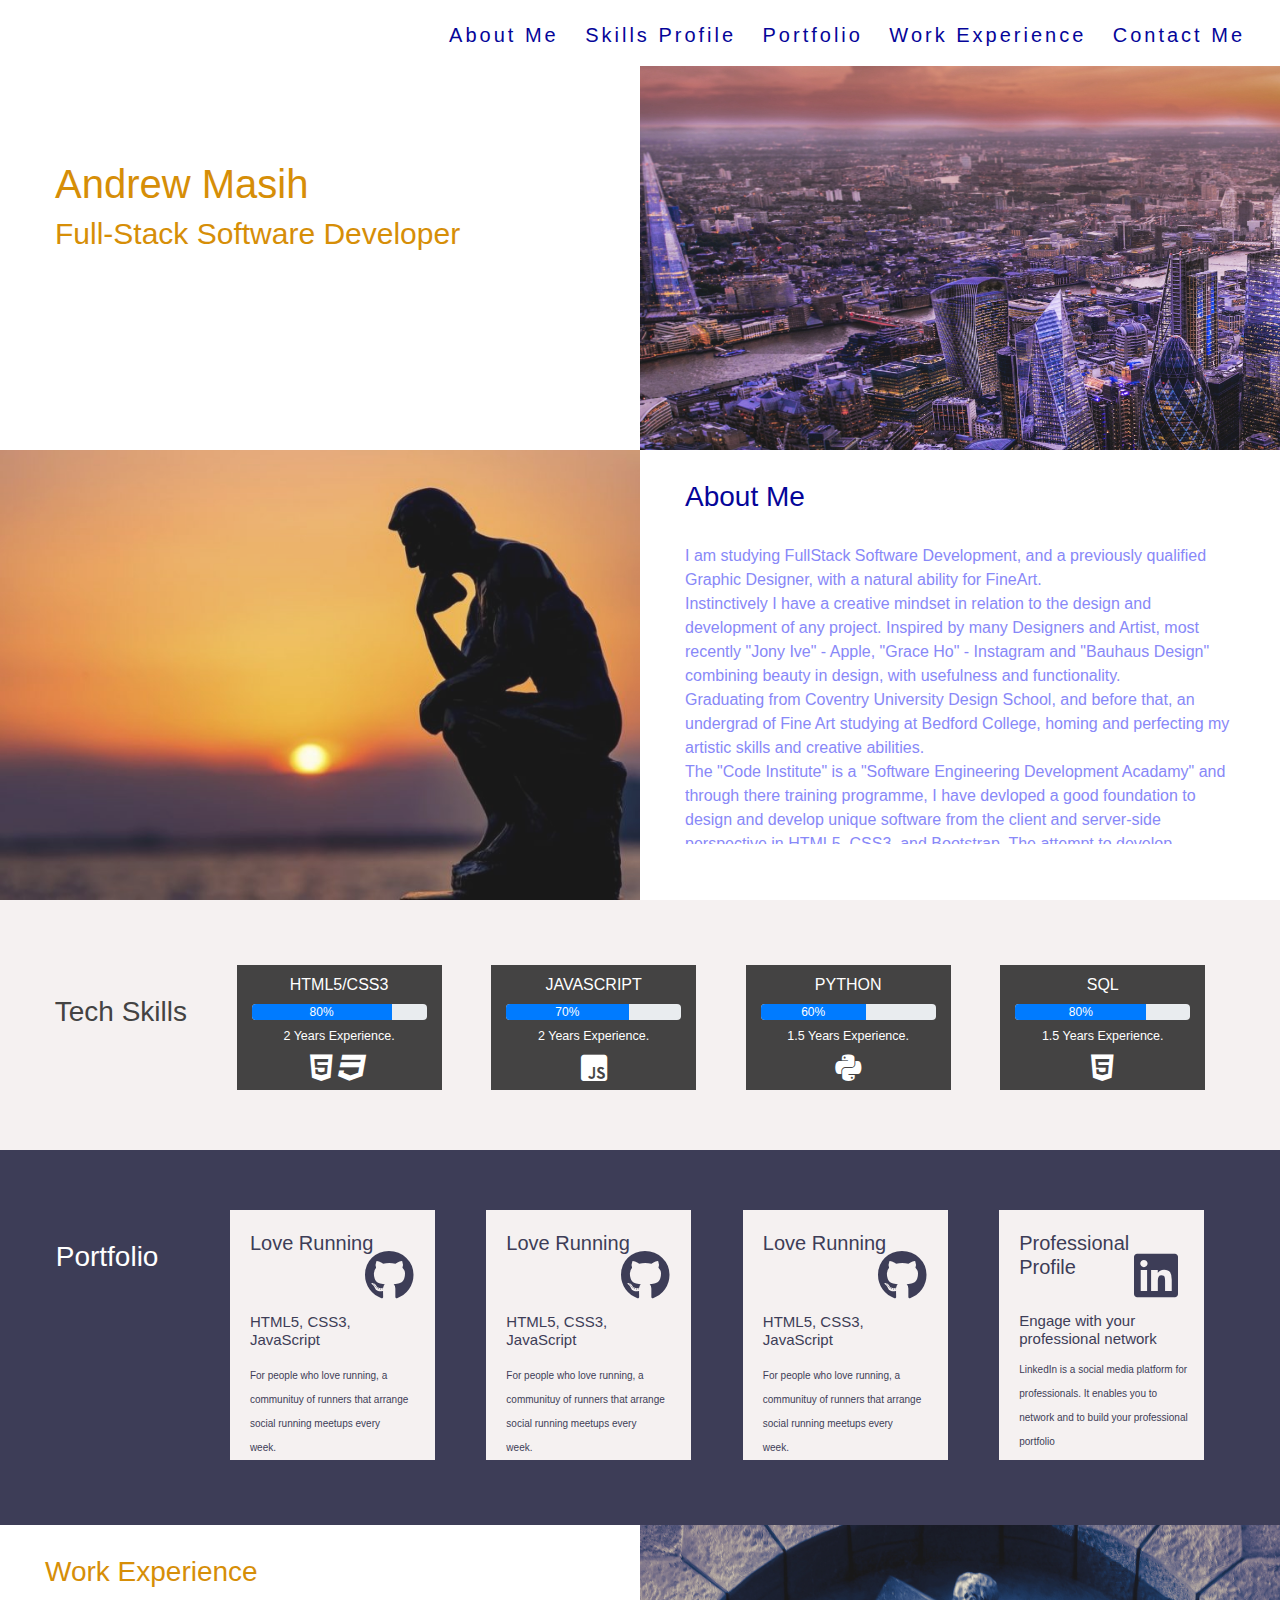
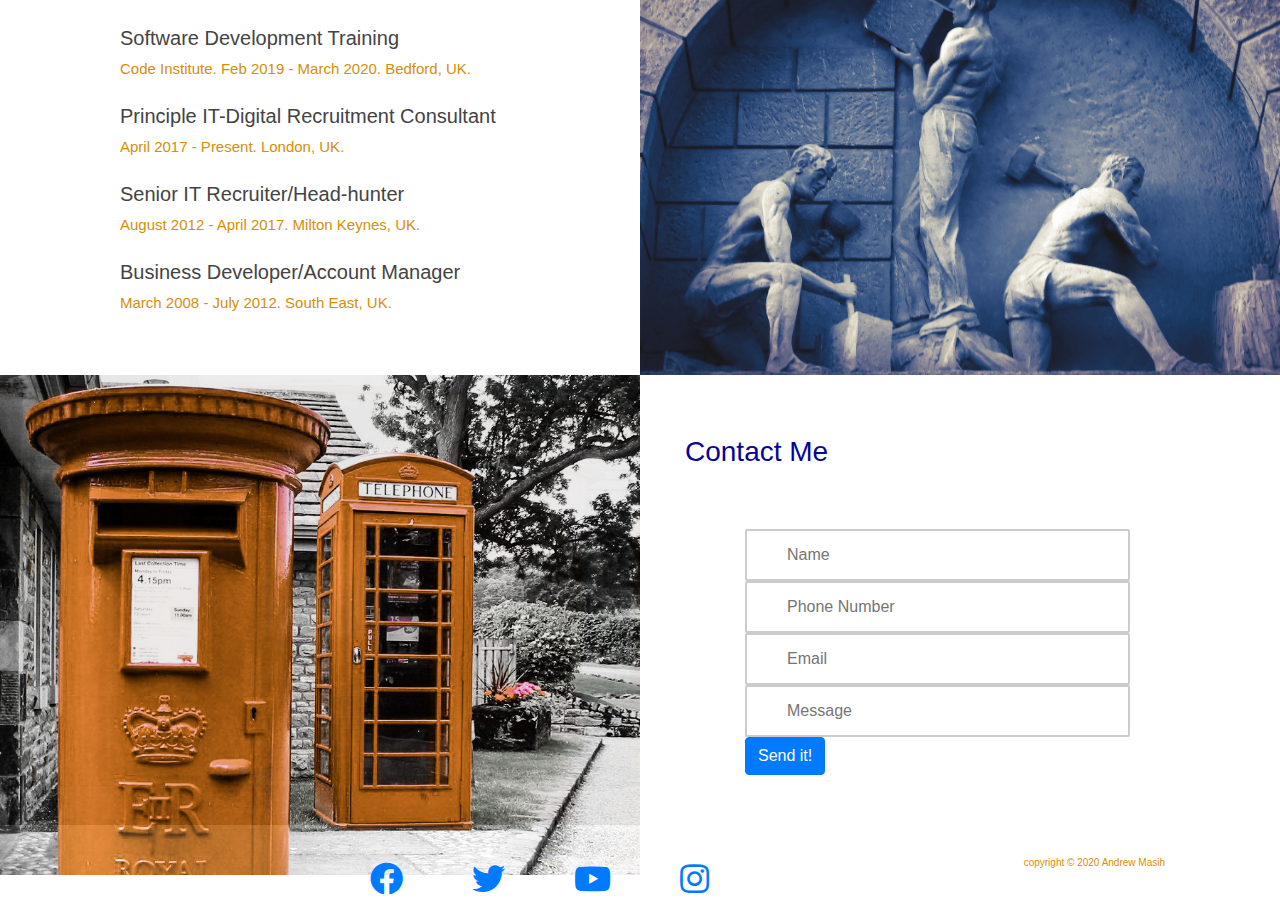
==== commit 1caf88a4: "final changes" ====
--- a/index.html
+++ b/index.html
@@ -10,16 +10,17 @@
         <link rel="stylesheet" type="text/css" href="assets/css/bootstrap.min.css"> <!--adding the stylesheet link for bootstrap-->
         <link rel="stylesheet" type="text/css" href="assets/css/style.css"> <!--adding the css stylesheet link-->
         <link href="//maxcdn.bootstrapcdn.com/bootstrap/4.1.1/css/bootstrap.min.css" rel="stylesheet" id="bootstrap-css">
-        <script src="//maxcdn.bootstrapcdn.com/bootstrap/4.1.1/js/bootstrap.min.js"></script>
-        <script src="//cdnjs.cloudflare.com/ajax/libs/jquery/3.2.1/jquery.min.js"></script>
+        
     </head>
 
     <body>
-        <div class="container-fluid"> <!--utilising bootstrap grid layout, keeping the outter div container fluid,  to the edge of browser-->
-
-
-            <div class="row justify-content-right" id="row1"> <!--the first row to be a nav bar-->
-                <div class="col" id="nav"> <!--to take up the whole row of bootstrap grid-->
+        <!--utilising bootstrap grid layout, keeping the outter div container fluid,  to the edge of browser-->
+        <div class="container-fluid"> 
+
+            <!--MENU ROW, the first row to be a nav bar-->
+            <div class="row justify-content-right" id="row1">
+                <!--to take up the whole row of bootstrap grid-->
+                <div class="col" id="nav"> 
                 
 
                     <ul class="navbutton">
@@ -44,23 +45,24 @@
                 </div>
                 
             </div>
-
+            <!--ABOUT ME ROW-->
             <div class="row" id="my-name">
-
-                <div class="col-12 col-lg-6"> <!--taking up the whole row in sm screen/lrg screen spilts in 2 parts-->
-                    <h1 id="names">Andrew Masih</h1>  <!--heading-->
+                <!--taking up the whole row in sm screen/lrg screen spilts in 2 parts-->
+                <div class="col-12 col-lg-6"> 
+                    <!--heading-->
+                    <h1 id="names">Andrew Masih</h1>  
                     <h2 id="title">Full-Stack Software Developer</h2> 
                 </div> 
-                               
-                <div class="col-12 col-lg-6" id="below-the-nav"></div> <!--2nd div for use of image on the same row-->       
-
-            </div>
-
-
-
-            <div class="row" id="about-me">   <!--heading fro the row-->             
-                <div class="col-12 col-lg-6" id="thinking-man"></div> <!--this div is for the image-->
-
+                <!--2nd div for use of image on the same row-->                
+                <div class="col-12 col-lg-6" id="below-the-nav"></div>       
+
+            </div>
+
+            
+            <div class="row" id="about-me"> 
+                <!--image relating to "about me"-->             
+                <div class="col-12 col-lg-6" id="thinking-man"></div> 
+                <!--this paragraph will be on a scroll-->
                 <div class="col-12 col-lg-6" id="about-me-button">
                     <h3 class="about-me">About Me</h3>
                     <p id="overflow-text">  I am studying FullStack Software Development, and a previously qualified Graphic Designer, with a natural ability for FineArt. <br> 
@@ -70,14 +72,15 @@
                     Graduating from Coventry University Design School, and before that, an undergrad of Fine Art studying at Bedford College, homing and perfecting my artistic skills and creative abilities.<br>
 
                     The "Code Institute" is a "Software Engineering Development Acadamy"  and through there training programme, I have devloped a good foundation to design and develop unique software from the client and server-side perspective in HTML5, CSS3, and Bootstrap. The attempt to develop complete platforms that will be purpose-built, with the user experience being imperative to the core of the design, and for the user to have synergy in the functionality. I'm aiming to enhance "user experience" through the use of images, animation, navigation and interaction of the software. 
-                    </p> <!--this paragraph will be on a scroll-->
-                </div>
-            </div>
-
+                    </p> 
+                </div>
+            </div>
+
+            <!--TECH SKILLS ROW-->
             <div class="row justify-content-lg-around" id="techskills-box">
                 <h3 class="tech-skills" id="skills-profile-button">Tech Skills</h3>
-                
-                <div class="col-12 col-lg-2" id="html5_css3"> <!--this div will spilt into 4 sections when viewed on sm screen-->
+                <!--this div will spilt into 4 tiles when viewed on sm screen-->
+                <div class="col-12 col-lg-2" id="html5_css3"> 
 
                     <p>html5/css3</p> 
                     <div class="progress">
@@ -85,17 +88,17 @@
                     </div>
                     <p class="timeofex">2 years experience.</p> 
                     <a href="https://en.wikipedia.org/wiki/HTML" target="_blank"><i class="fab fa-html5 html5"></i></a>
-                    <a href="https://en.wikipedia.org/wiki/Cascading_Style_Sheets" target="_blank"><i class="fab fa-css3 css"></i></a> <!--using icons from font awesome-->                    
-                
-                </div>
-
+                    <a href="https://en.wikipedia.org/wiki/Cascading_Style_Sheets" target="_blank"><i class="fab fa-css3 css"></i></a>                     
+                    <!--using icons from font awesome-->
+                </div>
+                <!--these button will take us to wiki website-->
                 <div class="col-12 col-lg-2" id="javascript">
                     <p>javascript</p> 
                     <div class="progress">
                         <div class="progress-bar" role="progressbar" style="width: 70%;" aria-valuenow="70" aria-valuemin="0" aria-valuemax="100">70%</div>
                     </div>
                     <p class="timeofex">2 years experience.</p>
-                    <a href="https://en.wikipedia.org/wiki/JavaScript" target="_blank"> <i class="fab fa-js-square js"></i></a> <!--these button will take us to wiki website-->
+                    <a href="https://en.wikipedia.org/wiki/JavaScript" target="_blank"> <i class="fab fa-js-square js"></i></a> 
 
                 </div>
 
@@ -105,8 +108,8 @@
                         <div class="progress-bar" role="progressbar" style="width: 60%;" aria-valuenow="60" aria-valuemin="0" aria-valuemax="100">60%</div>
                     </div>
                     <p class="timeofex">1.5 years experience.</p>
-                    <a href="https://en.wikipedia.org/wiki/Python" target="_blank"><i class="fab fa-python python"></i></a> <!--font awesome icons used in the iclass tag-->
-
+                    <a href="https://en.wikipedia.org/wiki/Python" target="_blank"><i class="fab fa-python python"></i></a> 
+                    <!--font awesome icons used in the iclass tag-->
                 </div>
 
                 <div class="col-12 col-lg-2" id="sql">
@@ -121,13 +124,13 @@
             </div>
 
 
-
-            <div class="row justify-content-lg-around" id="portfolio-section"> <!--portfolio section, using 2 icons that link with websites, github and linkedin-->
+            <!--PORTFOLIO ROW, using 2 icons that link with websites, github and linkedin-->
+            <div class="row justify-content-lg-around" id="portfolio-section"> 
                 <h3 class="portfolio" id="portfolio-button">Portfolio</h3>                               
                     
-                    
+                <!--i can add more links to relating to my projects on github-->    
                 <div class="col-12 col-lg-2" id="git-hub">
-                    <a href="https://github.com/" target="_blank"><i class="fab fa-github github"></i></a> <!--i can add more links to relating to my projects on github-->
+                    <a href="https://github.com/" target="_blank"><i class="fab fa-github github"></i></a> 
                     <h5>Love Running</h5>
                     <h6>HTML5, CSS3, JavaScript</h6>
                     <p>For people who love running, a communituy of runners that arrange social running meetups every week. </p>
@@ -154,15 +157,15 @@
                     <p>LinkedIn is a social media platform for professionals. It enables you to network and to build your professional portfolio </p>
                 </div>                          
             </div>
-
+            <!--WORK EXPERIENCE ROW-->
             <div class="row">
-                <div class="col-12 col-lg-6" id="work-experience-column"> <!--work experience row-->
+                <div class="col-12 col-lg-6" id="work-experience-column"> 
                     <h3 class="work-experience" id="work-experience-button">Work Experience</h3>                
                 
                     <div class="workexscroll">                     
                         
-                        
-                        <h4>Software Development Training</h4> <!--i did think about using a scroll for this scetion, but the info did fit into its space, i will add a scroll if more info is required-->      
+                        <!--i did think about using a scroll for this section, but the info did fit into its space, i will add a scroll if more info is required-->
+                        <h4>Software Development Training</h4>       
                         <p>
                             Code Institute.
                             Feb 2019 - March 2020.
@@ -193,27 +196,55 @@
                     </div>
 
                 </div>
-                <div class="col-12 col-lg-6" id="working-men"></div> <!--work experience image, can be viewed on lrg screens only-->
+                <!--work experience image, can be viewed on lrg screens only-->
+                <div class="col-12 col-lg-6" id="working-men"></div> 
             
             </div>
-
-            <div class="row" id="contactme-section"> <!--contcat me row, single div on sm screens, and 2 divs on lrg screens-->
-                <div class="col-12 col-lg-6" id="telephone-box"></div> <!--image only, relating the image to the user to make contact with me.-->
-
+            <!--CONTACT ME ROW-->
+            <div class="row" id="contactme-section"> 
+                <div class="col-12 col-lg-6" id="telephone-box"></div> 
+                <!--form structure, input field and send button-->
                 <div class="col-12 col-lg-6 contact">
                     <h3 class="contact-me" id="contact-me-button">Contact Me</h3>
-                    <form action="https//formdump.notconnectedyet.net/" method="POST">  <!--form structure, this is used for people to make contact with me and for them to message me-->               
+                    <form action="https//formdump.notconnectedyet.net/" method="POST">                
                         <input type="text" id="name" name="name" placeholder="Name"> <br>
                         <input type="text" id="phone" name="phone" placeholder="Phone Number"> <br>
                         <input type="email" id="email" name="email" placeholder="Email"> <br>
                         <input type="text" id="message" name="message" placeholder="Message"> <br>
-                        <input type="submit" value="send it!" id="sendit">
+                        <button type="button" class="btn btn-primary" data-toggle="modal" data-target="#exampleModal">
+                            Send it!
+                        </button>
                     </form>      
-                </div>
+                </div>            
+            </div>
+
+            <!-- Button trigger modal -->
             
-            </div>
-
-            <div class="row" id="footer"> <!--bottom row, with social media links-->
+
+            <!-- Modal -->
+            <div class="modal fade" id="exampleModal" tabindex="-1" role="dialog" aria-labelledby="exampleModalLabel" aria-hidden="true">
+            <div class="modal-dialog" role="document">
+                <div class="modal-content">
+                <div class="modal-header">
+                    <h5 class="modal-title" id="exampleModalLabel">Contact Form</h5>
+                    <button type="button" class="close" data-dismiss="modal" aria-label="Close">
+                    <span aria-hidden="true">&times;</span>
+                    </button>
+                </div>
+                <div class="modal-body">
+                    About this contact form: This contact form does not currently send messages or 
+                    collect any personal information. Furthermore, this site does not collect any personal data. 
+                    Please consult the privacy policy for more details.
+                </div>
+                <div class="modal-footer">
+                    <button type="button" class="btn btn-secondary" data-dismiss="modal">I Understand</button>                    
+                </div>
+                </div>
+            </div>
+            </div>
+
+            <!--FOOTER ROW-->
+            <div class="row" id="footer"> <!--Footer, bottom row, contains social media links-->
                 <div class="col">
                     <ul class="social-networks">
                         <li><a href="https://www.facebook.com" target="_blank"> <i class="fab fa-facebook"></i></a> </li> <!--socila media links, icons from font awesome-->
@@ -227,6 +258,10 @@
             </div>
 
         </div> 
+        <!--links from bootstrap for the model, jquery, pooper and bootstrap JS -->
+        <script src="https://code.jquery.com/jquery-3.4.1.slim.min.js" integrity="sha384-J6qa4849blE2+poT4WnyKhv5vZF5SrPo0iEjwBvKU7imGFAV0wwj1yYfoRSJoZ+n" crossorigin="anonymous"></script>
+        <script src="https://cdn.jsdelivr.net/npm/popper.js@1.16.0/dist/umd/popper.min.js" integrity="sha384-Q6E9RHvbIyZFJoft+2mJbHaEWldlvI9IOYy5n3zV9zzTtmI3UksdQRVvoxMfooAo" crossorigin="anonymous"></script>
+        <script src="https://stackpath.bootstrapcdn.com/bootstrap/4.4.1/js/bootstrap.min.js" integrity="sha384-wfSDF2E50Y2D1uUdj0O3uMBJnjuUD4Ih7YwaYd1iqfktj0Uod8GCExl3Og8ifwB6" crossorigin="anonymous"></script>
     
     </body>
 </html>--- a/assets/css/style.css
+++ b/assets/css/style.css
@@ -52,7 +52,7 @@
 
 #below-the-nav {
     height: 225px;
-    background-image: url("../img/londonbridge_sunset.png");
+    background-image: url("../css/img/londonbridge_sunset.png");
     background-repeat: no-repeat;  
     background-size: 100% 100%;
       
@@ -412,7 +412,7 @@
 #contactme-section {
         
     height: 450px;    
-    background-image: url("../img/mail-and-phone%20blacked%20out.png");
+    background-image: url("../css/img/mail-and-phone%20blacked%20out.png");
     background-repeat: no-repeat;
     background-size: 100% 100%;
     z-index: 150;   
@@ -803,7 +803,7 @@
 
 
     #below-the-nav {
-        background-image: url("../img/londoncity-birdseye-view_edited3.jpg");
+        background-image: url("../css/img/londoncity-birdseye-view_edited3.jpg");
         background-repeat: no-repeat;
         background-size: 100% 120%;
         height: 450px;
@@ -846,7 +846,7 @@
 
 
     #thinking-man {    
-        background-image: url("../img/thinking-man-768x508.jpg");
+        background-image: url("../css/img/thinking-man-768x508.jpg");
         background-repeat: no-repeat;
         background-size: 100% 100%;
         opacity: 0.9;
@@ -1202,7 +1202,7 @@
     }
 
     #working-men {
-        background-image: url("../img/workingman-blue_edited.jpg");
+        background-image: url("../css/img/workingman-blue_edited.jpg");
         background-repeat: no-repeat;
         background-size: 100% 100%;
         opacity: 0.9;
@@ -1223,7 +1223,7 @@
 
 
     #telephone-box {
-        background-image: url("../img/mail-and-phone%20red%20final.jpg");
+        background-image: url("../css/img/mail-and-phone%20red%20final.jpg");
         background-repeat: no-repeat;
         background-size: 100% 100%;
         opacity: 0.9;
